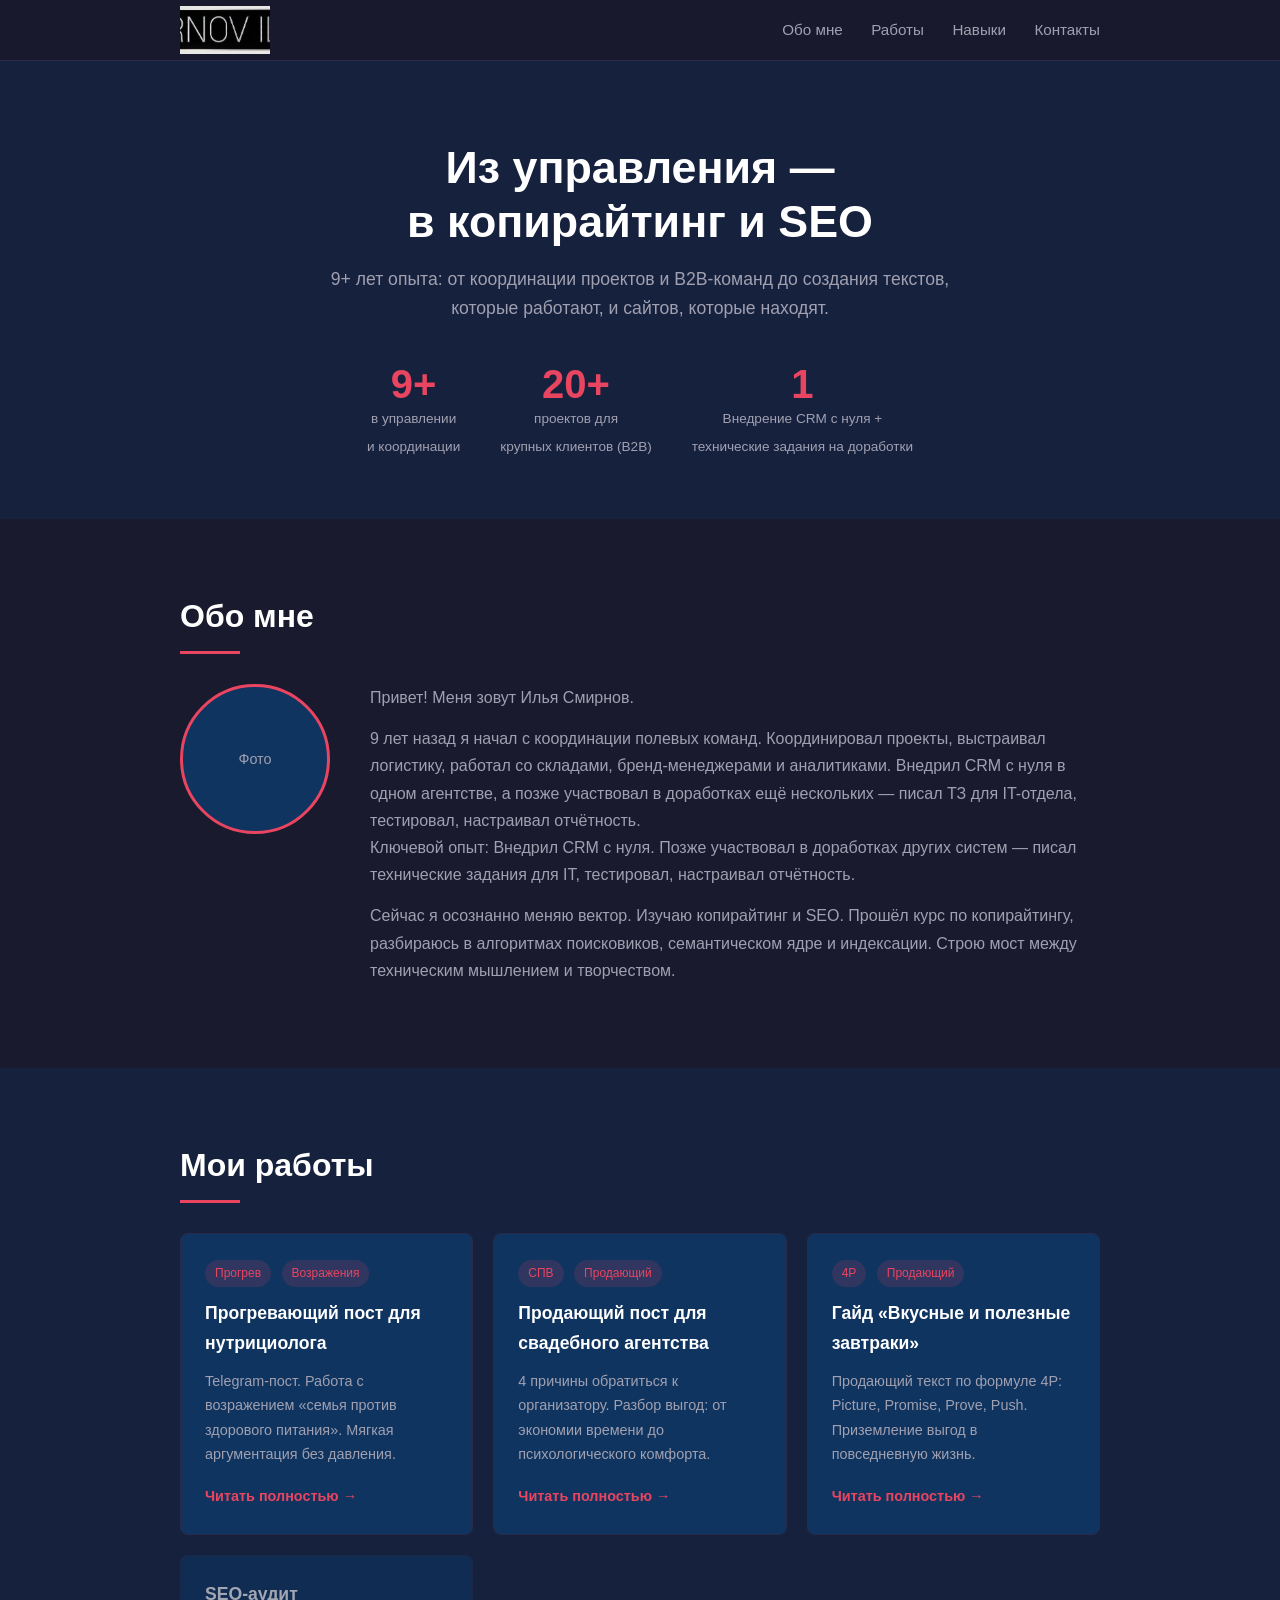
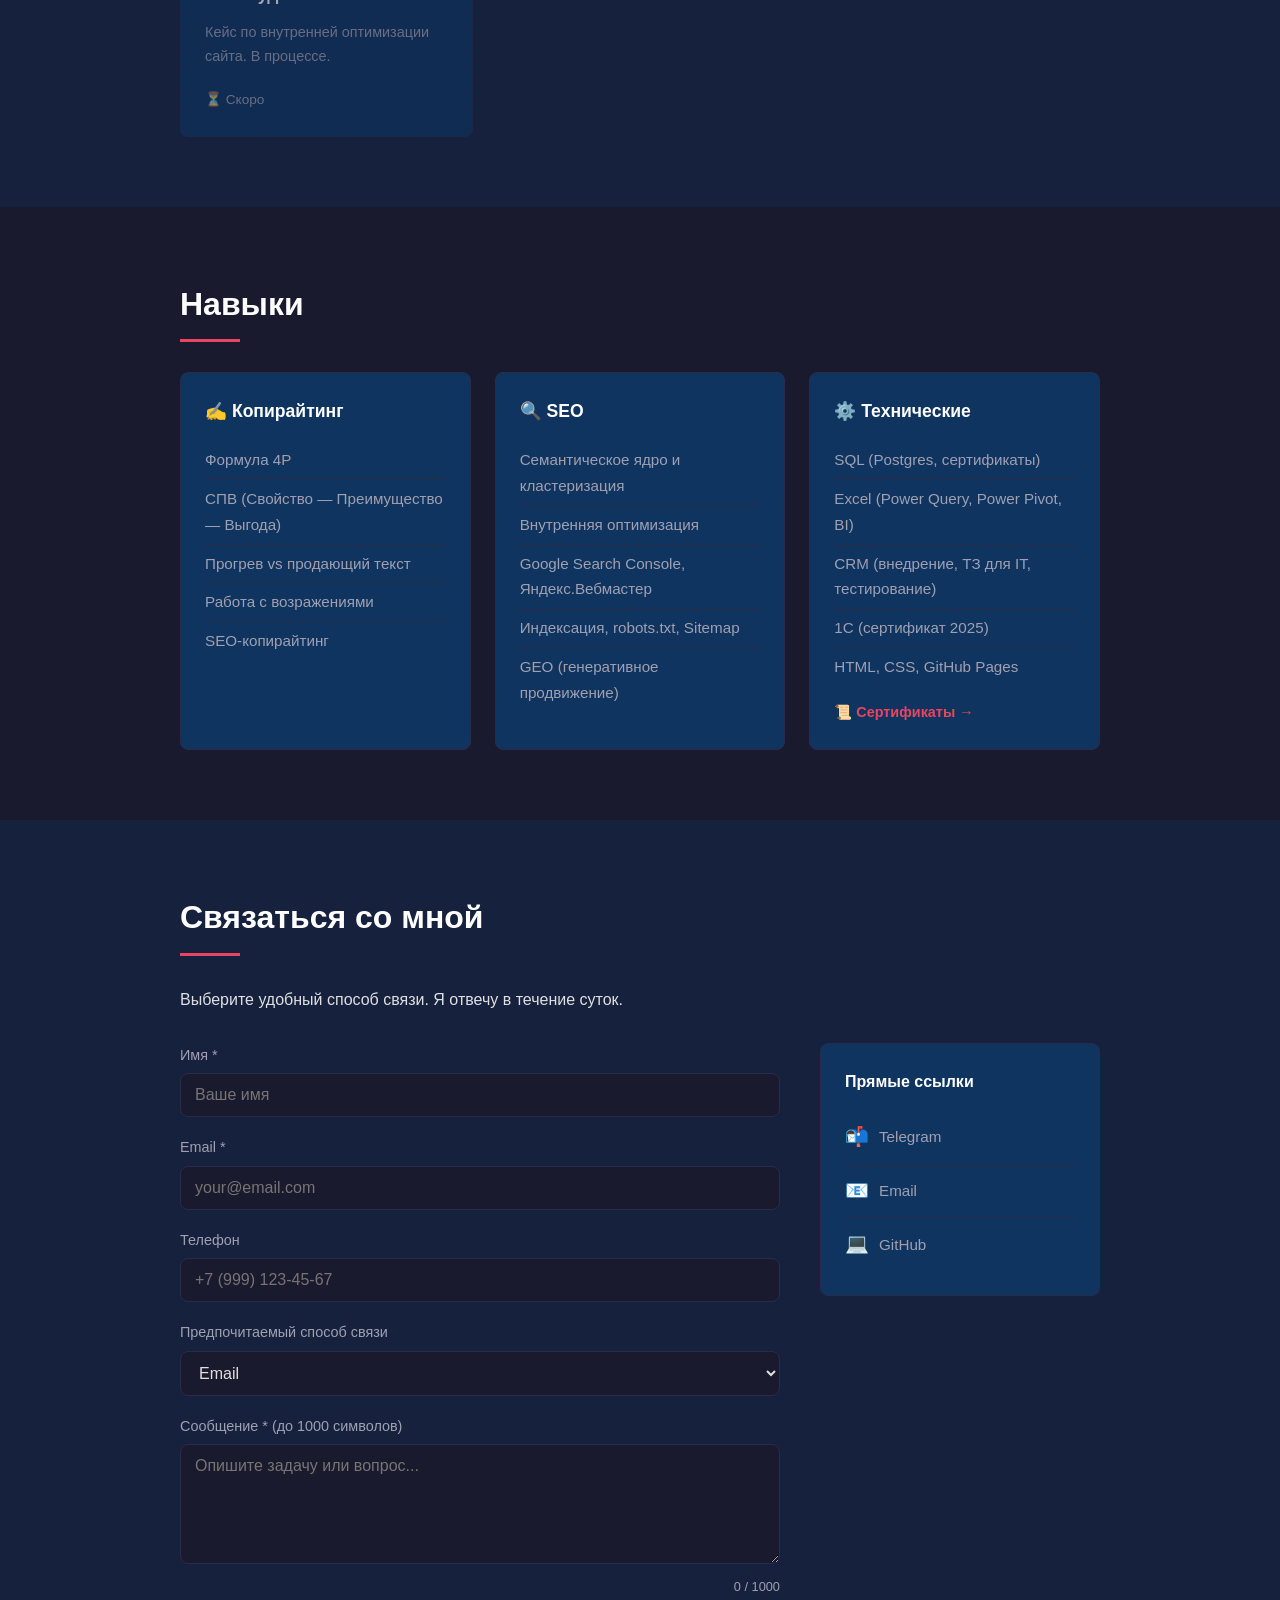
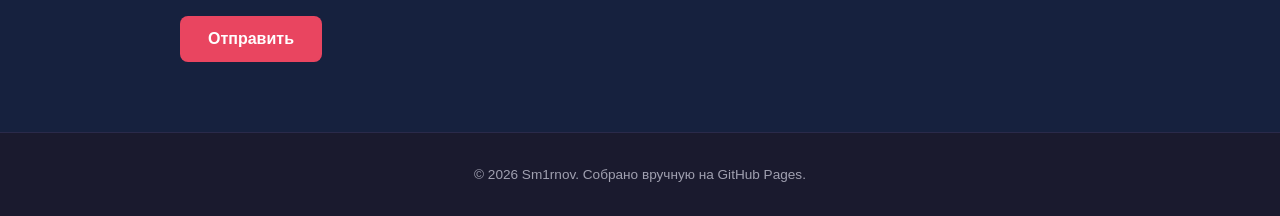
==== index.html @ 64711cfb "js scr form" ====
<!DOCTYPE html>
<html lang="ru">

<head>
    <meta charset="UTF-8">
    <meta name="viewport" content="width=device-width, initial-scale=1.0">
    <title>Sm1rnov — копирайтинг и SEO</title>
    <link rel="stylesheet" href="css/style.css">
</head>

<body>
    <!-- Шапка -->
    <header>
        <div class="container header-inner">
            <!-- Логотип: пока текст, потом заменишь на картинку -->
            <a href="#" class="logo">
                <img src="/Sm1rnov1.jpg" alt="Sm1rnov">

            </a>
            <nav>
                <a href=" #about">Обо мне</a>
                <a href="#works">Работы</a>
                <a href="#skills">Навыки</a>
                <a href="#contact">Контакты</a>
            </nav>
        </div>
    </header>

    <!-- Hero -->
    <section class="hero">
        <div class="container">
            <h1>Из управления —<br>в копирайтинг и SEO</h1>
            <p class="hero-sub"> 9+ лет опыта: от координации проектов и B2B-команд до создания
                текстов, которые
                работают, и сайтов, которые находят.</p>
            <div class="hero-stats">
                <div class="stat-item">
                    <span class="stat-number">9+</span>
                    <span class="stat-label">в управлении
                        <br> и координации</span>
                </div>
                <div class="stat-item">
                    <span class="stat-number">20+
                    </span>
                    <span class="stat-label">проектов для
                        <br> крупных клиентов (B2B)</span>
                </div>
                <!-- <div class="stat-item">
                    <span class="stat-number">1</span>
                    <span class="stat-label">внедрение CRM</span>
                </div> -->
                <div class="stat-item">
                    <span class="stat-number">1</span>
                    <span class="stat-label">Внедрение CRM с нуля +
                        <br> технические задания на доработки</span>
                </div>
            </div>
        </div>
    </section>

    <!-- Обо мне -->
    <section id="about">
        <div class="container">
            <h2>Обо мне</h2>
            <div class="about-content">
                <div class="about-photo">
                    <!-- ЗАМЕНИ НА СВОЁ ФОТО: <img src="img/photo.jpg" alt="Фото"> -->
                    <div class="photo-placeholder">Фото</div>
                </div>
                <div class="about-text">
                    <p>Привет! Меня зовут Илья Смирнов.</p>
                    <p>9 лет назад я начал с координации полевых команд. Координировал проекты, выстраивал логистику,
                        работал со складами, бренд-менеджерами и аналитиками. Внедрил CRM с нуля в одном агентстве, а
                        позже участвовал в доработках ещё нескольких — писал ТЗ для IT-отдела, тестировал, настраивал
                        отчётность.
                        <br>Ключевой опыт: Внедрил CRM с нуля. Позже участвовал в доработках других систем — писал
                        технические задания для IT, тестировал, настраивал отчётность.

                    </p>
                    <p>Сейчас я осознанно меняю вектор. Изучаю копирайтинг и SEO. Прошёл курс по копирайтингу,
                        разбираюсь в алгоритмах поисковиков, семантическом ядре и индексации. Строю мост между
                        техническим мышлением и творчеством.</p>
                </div>
            </div>
        </div>
    </section>

    <!-- Работы -->
    <section id="works">
        <div class="container">
            <h2>Мои работы</h2>
            <div class="works-grid">
                <article class="work-card">
                    <div class="work-tags">
                        <span class="tag">Прогрев</span>
                        <span class="tag">Возражения</span>
                    </div>
                    <h3>Прогревающий пост для нутрициолога</h3>
                    <p>Telegram-пост. Работа с возражением «семья против здорового питания». Мягкая аргументация без
                        давления.</p>
                    <a href="texts/nutriciolog.html" class="work-link">Читать полностью →</a>
                </article>
                <article class="work-card">
                    <div class="work-tags">
                        <span class="tag">СПВ</span>
                        <span class="tag">Продающий</span>
                    </div>
                    <h3>Продающий пост для свадебного агентства</h3>
                    <p>4 причины обратиться к организатору. Разбор выгод: от экономии времени до психологического
                        комфорта.</p>
                    <a href="texts/wedding.html" class="work-link">Читать полностью →</a>
                </article>
                <article class="work-card">
                    <div class="work-tags">
                        <span class="tag">4P</span>
                        <span class="tag">Продающий</span>
                    </div>
                    <h3>Гайд «Вкусные и полезные завтраки»</h3>
                    <p>Продающий текст по формуле 4P: Picture, Promise, Prove, Push. Приземление выгод в повседневную
                        жизнь.</p>
                    <a href="texts/breakfast.html" class="work-link">Читать полностью →</a>
                </article>
                <article class="work-card work-card--soon">
                    <h3>SEO-аудит</h3>
                    <p>Кейс по внутренней оптимизации сайта. В процессе.</p>
                    <span class="work-soon-badge">⏳ Скоро</span>
                </article>
            </div>
        </div>
    </section>

    <!-- Навыки -->
    <section id="skills">
        <div class="container">
            <h2>Навыки</h2>
            <div class="skills-grid">
                <div class="skill-category">
                    <h3>✍️ Копирайтинг</h3>
                    <ul>
                        <li>Формула 4P</li>
                        <li>СПВ (Свойство — Преимущество — Выгода)</li>
                        <li>Прогрев vs продающий текст</li>
                        <li>Работа с возражениями</li>
                        <li>SEO-копирайтинг</li>
                    </ul>
                </div>
                <div class="skill-category">
                    <h3>🔍 SEO</h3>
                    <ul>
                        <li>Семантическое ядро и кластеризация</li>
                        <li>Внутренняя оптимизация</li>
                        <li>Google Search Console, Яндекс.Вебмастер</li>
                        <li>Индексация, robots.txt, Sitemap</li>
                        <li>GEO (генеративное продвижение)</li>
                    </ul>
                </div>
                <div class="skill-category">
                    <h3>⚙️ Технические</h3>
                    <ul>
                        <li>SQL (Postgres, сертификаты)</li>
                        <li>Excel (Power Query, Power Pivot, BI)</li>
                        <li>CRM (внедрение, ТЗ для IT, тестирование)</li>
                        <li>1С (сертификат 2025)</li>
                        <li>HTML, CSS, GitHub Pages</li>
                    </ul>
                    <a href="certificates.html" class="cert-link">📜 Сертификаты →</a>
                </div>
            </div>
        </div>
    </section>

    <!-- Контакты -->
    <section id="contact">
        <div class="container">
            <h2>Связаться со мной</h2>
            <p>Выберите удобный способ связи. Я отвечу в течение суток.</p>
            <div class="contact-wrapper">
                <form class="contact-form" action="https://formspree.io/f/mojbnjqo" method="POST">
                    <input type="hidden" name="_next" value="https://git-smir-work.github.io/thanks.html">
                    <div class="form-group">
                        <label for="name">Имя *</label>
                        <input type="text" id="name" name="name" placeholder="Ваше имя" required>
                    </div>
                    <div class="form-group">
                        <label for="email">Email *</label>
                        <input type="email" id="email" name="email" placeholder="your@email.com" required>
                    </div>
                    <div class="form-group">
                        <label for="phone">Телефон</label>
                        <input type="tel" id="phone" name="phone" placeholder="+7 (999) 123-45-67">
                    </div>
                    <div class="form-group">
                        <label for="channel">Предпочитаемый способ связи</label>
                        <select id="channel" name="channel">
                            <option value="email">Email</option>
                            <option value="telegram">Telegram</option>
                            <option value="phone">Телефон</option>
                        </select>
                    </div>
                    <div class="form-group">
                        <label for="message">Сообщение * (до 1000 символов)</label>
                        <textarea id="message" name="message" placeholder="Опишите задачу или вопрос..."
                            maxlength="1000" required></textarea>
                        <span class="char-counter">0 / 1000</span>
                    </div>
                    <button type="submit" class="btn-submit">Отправить</button>
                </form>
                <div class="contact-links">
                    <h3>Прямые ссылки</h3>
                    <a href="https://t.me/Ilsmir13" target="_blank" class="contact-link-item">
                        <span class="contact-icon">📬</span> Telegram
                    </a>
                    <a href="mailto:ilyasmirn0v@mail.ru" class="contact-link-item">
                        <span class="contact-icon">📧</span> Email
                    </a>
                    <a href="https://github.com/Git-Smir-Work" target="_blank" class="contact-link-item">
                        <span class="contact-icon">💻</span> GitHub
                    </a>
                </div>
            </div>
        </div>
    </section>

    <!-- Подвал -->
    <footer>
        <div class="container">
            <p>© 2026 Sm1rnov. Собрано вручную на GitHub Pages.</p>
        </div>
    </footer>
    <!-- Скрипт для отправки формы без перезагрузки -->
    <script>
        const form = document.querySelector('.contact-form');
        const submitBtn = form.querySelector('.btn-submit');

        form.addEventListener('submit', async (e) => {
            e.preventDefault();
            submitBtn.textContent = 'Отправка...';
            submitBtn.disabled = true;

            const response = await fetch(form.action, {
                method: 'POST',
                body: new FormData(form),
                headers: { 'Accept': 'application/json' }
            });

            if (response.ok) {
                submitBtn.textContent = 'Отправлено!';
                submitBtn.style.background = '#27ae60';
                form.reset();
                setTimeout(() => {
                    submitBtn.textContent = 'Отправить';
                    submitBtn.style.background = '';
                    submitBtn.disabled = false;
                }, 3000);
            } else {
                submitBtn.textContent = 'Ошибка. Попробуйте позже.';
                submitBtn.style.background = '#c0392b';
                submitBtn.disabled = false;
            }
        });
    </script>
</body>

</html>
---- css/style.css ----
/* ===== Базовые настройки ===== */
* {
    margin: 0;
    padding: 0;
    box-sizing: border-box;
}

:root {
    --bg: #1a1a2e;
    --bg-light: #16213e;
    --bg-card: #0f3460;
    --text: #e0e0e0;
    --text-muted: #a0a0b0;
    --accent: #e94560;
    --accent-hover: #ff6b81;
    --border: #2a2a4a;
    --radius: 8px;
    --max-width: 960px;
}

body {
    font-family: 'Segoe UI', Arial, sans-serif;
    background-color: var(--bg);
    color: var(--text);
    line-height: 1.7;
}

.container {
    max-width: var(--max-width);
    margin: 0 auto;
    padding: 0 20px;
}

h1,
h2,
h3 {
    color: #fff;
}

h2 {
    font-size: 2rem;
    margin-bottom: 30px;
    position: relative;
    display: inline-block;
}

h2::after {
    content: '';
    display: block;
    width: 60px;
    height: 3px;
    background: var(--accent);
    margin-top: 8px;
}

a {
    color: var(--accent);
    text-decoration: none;
    transition: color 0.2s;
}

a:hover {
    color: var(--accent-hover);
}

/* ===== Шапка ===== */
header {
    background: rgba(26, 26, 46, 0.95);
    backdrop-filter: blur(10px);
    position: sticky;
    top: 0;
    z-index: 100;
    border-bottom: 1px solid var(--border);
}

.header-inner {
    display: flex;
    justify-content: space-between;
    align-items: center;
    height: 60px;
}

/* .logo {
    font-size: 1.5rem;
    font-weight: 700;
    color: #fff !important;
    letter-spacing: 1px;
} */

.logo img {
    width: 90px;
    height: 48px;
    object-fit: cover;
    display: block;
}

nav a {
    color: var(--text-muted) !important;
    margin-left: 24px;
    font-size: 0.95rem;
}

nav a:hover {
    color: #fff !important;
}

/* ===== Hero ===== */
.hero {
    padding: 80px 0 60px;
    text-align: center;
    background: linear-gradient(135deg, var(--bg) 0%, var(--bg-light) 100%);
}

.hero h1 {
    font-size: 2.8rem;
    line-height: 1.2;
    margin-bottom: 16px;
}

.hero-sub {
    color: var(--text-muted);
    max-width: 650px;
    margin: 0 auto 40px;
    font-size: 1.1rem;
}

.hero-stats {
    display: flex;
    justify-content: center;
    gap: 40px;
    flex-wrap: wrap;
}

.stat-item {
    text-align: center;
}

.stat-number {
    display: block;
    font-size: 2.5rem;
    font-weight: 700;
    color: var(--accent);
    line-height: 1;
}

.stat-label {
    font-size: 0.85rem;
    color: var(--text-muted);
}

/* ===== Общие секции ===== */
section {
    padding: 70px 0;
}

section:nth-child(even) {
    background: var(--bg-light);
}

/* ===== Обо мне ===== */
.about-content {
    display: flex;
    gap: 40px;
    align-items: flex-start;
}

.about-photo {
    flex-shrink: 0;
}

.photo-placeholder {
    width: 150px;
    height: 150px;
    border-radius: 50%;
    border: 3px solid var(--accent);
    display: flex;
    align-items: center;
    justify-content: center;
    color: var(--text-muted);
    font-size: 0.9rem;
    background: var(--bg-card);
}

.about-text p {
    margin-bottom: 14px;
    color: var(--text-muted);
}

/* ===== Работы ===== */
.works-grid {
    display: grid;
    grid-template-columns: repeat(auto-fill, minmax(280px, 1fr));
    gap: 20px;
}

.work-card {
    background: var(--bg-card);
    border-radius: var(--radius);
    padding: 24px;
    border: 1px solid var(--border);
    transition: transform 0.2s, border-color 0.2s;
}

.work-card:hover {
    transform: translateY(-4px);
    border-color: var(--accent);
}

.work-tags {
    margin-bottom: 12px;
}

.tag {
    display: inline-block;
    background: rgba(233, 69, 96, 0.15);
    color: var(--accent);
    font-size: 0.75rem;
    padding: 3px 10px;
    border-radius: 20px;
    margin-right: 6px;
}

.work-card h3 {
    margin-bottom: 10px;
    font-size: 1.1rem;
}

.work-card p {
    color: var(--text-muted);
    font-size: 0.9rem;
    margin-bottom: 16px;
}

.work-link {
    font-weight: 600;
    font-size: 0.9rem;
}

.work-card--soon {
    opacity: 0.6;
    border-style: dashed;
}

.work-soon-badge {
    color: var(--text-muted);
    font-size: 0.85rem;
}

/* ===== Навыки ===== */
.skills-grid {
    display: grid;
    grid-template-columns: repeat(auto-fill, minmax(260px, 1fr));
    gap: 24px;
}

.skill-category {
    background: var(--bg-card);
    border-radius: var(--radius);
    padding: 24px;
    border: 1px solid var(--border);
}

.skill-category h3 {
    margin-bottom: 14px;
    font-size: 1.1rem;
}

.skill-category ul {
    list-style: none;
}

.skill-category li {
    padding: 6px 0;
    color: var(--text-muted);
    font-size: 0.95rem;
    border-bottom: 1px solid var(--border);
}

.skill-category li:last-child {
    border-bottom: none;
}

.cert-link {
    display: inline-block;
    margin-top: 14px;
    font-weight: 600;
    font-size: 0.9rem;
}

/* ===== Контакты ===== */
.contact-wrapper {
    display: grid;
    grid-template-columns: 1fr 280px;
    gap: 40px;
    margin-top: 30px;
}

.contact-form {
    display: flex;
    flex-direction: column;
    gap: 18px;
}

.form-group label {
    display: block;
    margin-bottom: 6px;
    font-size: 0.9rem;
    color: var(--text-muted);
}

.form-group input,
.form-group select,
.form-group textarea {
    width: 100%;
    padding: 12px 14px;
    background: var(--bg);
    border: 1px solid var(--border);
    border-radius: var(--radius);
    color: var(--text);
    font-size: 1rem;
    font-family: inherit;
    transition: border-color 0.2s;
}

.form-group input:focus,
.form-group select:focus,
.form-group textarea:focus {
    outline: none;
    border-color: var(--accent);
}

.form-group textarea {
    min-height: 120px;
    resize: vertical;
}

.char-counter {
    font-size: 0.8rem;
    color: var(--text-muted);
    text-align: right;
    display: block;
    margin-top: 4px;
}

.btn-submit {
    background: var(--accent);
    color: #fff;
    border: none;
    padding: 14px 28px;
    border-radius: var(--radius);
    font-size: 1rem;
    font-weight: 600;
    cursor: pointer;
    transition: background 0.2s;
    align-self: flex-start;
}

.btn-submit:hover {
    background: var(--accent-hover);
}

.contact-links {
    background: var(--bg-card);
    border-radius: var(--radius);
    padding: 24px;
    border: 1px solid var(--border);
    height: fit-content;
}

.contact-links h3 {
    margin-bottom: 16px;
    font-size: 1rem;
}

.contact-link-item {
    display: flex;
    align-items: center;
    gap: 10px;
    padding: 10px 0;
    color: var(--text-muted) !important;
    border-bottom: 1px solid var(--border);
    font-size: 0.95rem;
}

.contact-link-item:hover {
    color: #fff !important;
}

.contact-link-item:last-child {
    border-bottom: none;
}

.contact-icon {
    font-size: 1.2rem;
}

/* ===== Подвал ===== */
footer {
    text-align: center;
    padding: 30px 0;
    color: var(--text-muted);
    font-size: 0.85rem;
    border-top: 1px solid var(--border);
}

/* ===== Адаптив ===== */
@media (max-width: 768px) {
    .hero h1 {
        font-size: 2rem;
    }

    .hero-stats {
        gap: 20px;
    }

    .stat-number {
        font-size: 1.8rem;
    }

    .about-content {
        flex-direction: column;
        align-items: center;
        text-align: center;
    }

    .contact-wrapper {
        grid-template-columns: 1fr;
    }

    nav a {
        margin-left: 12px;
        font-size: 0.85rem;
    }
}
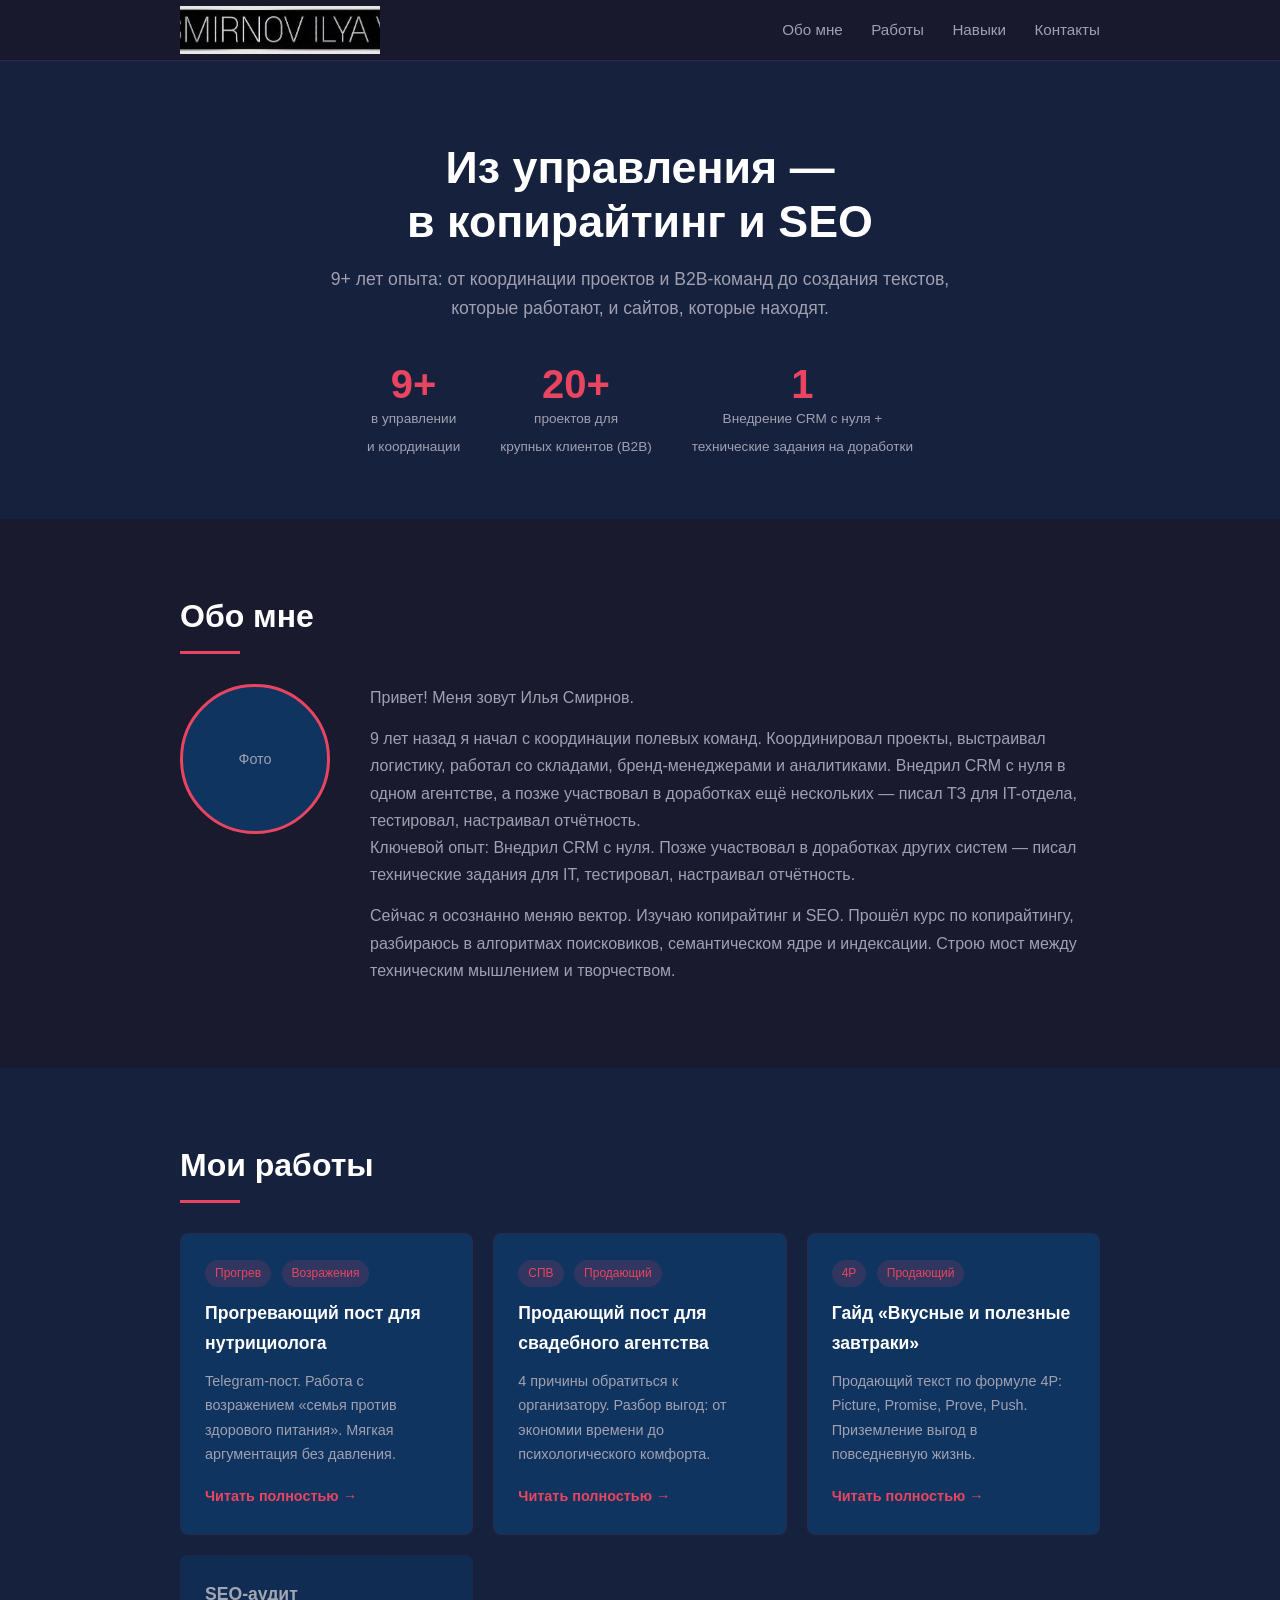
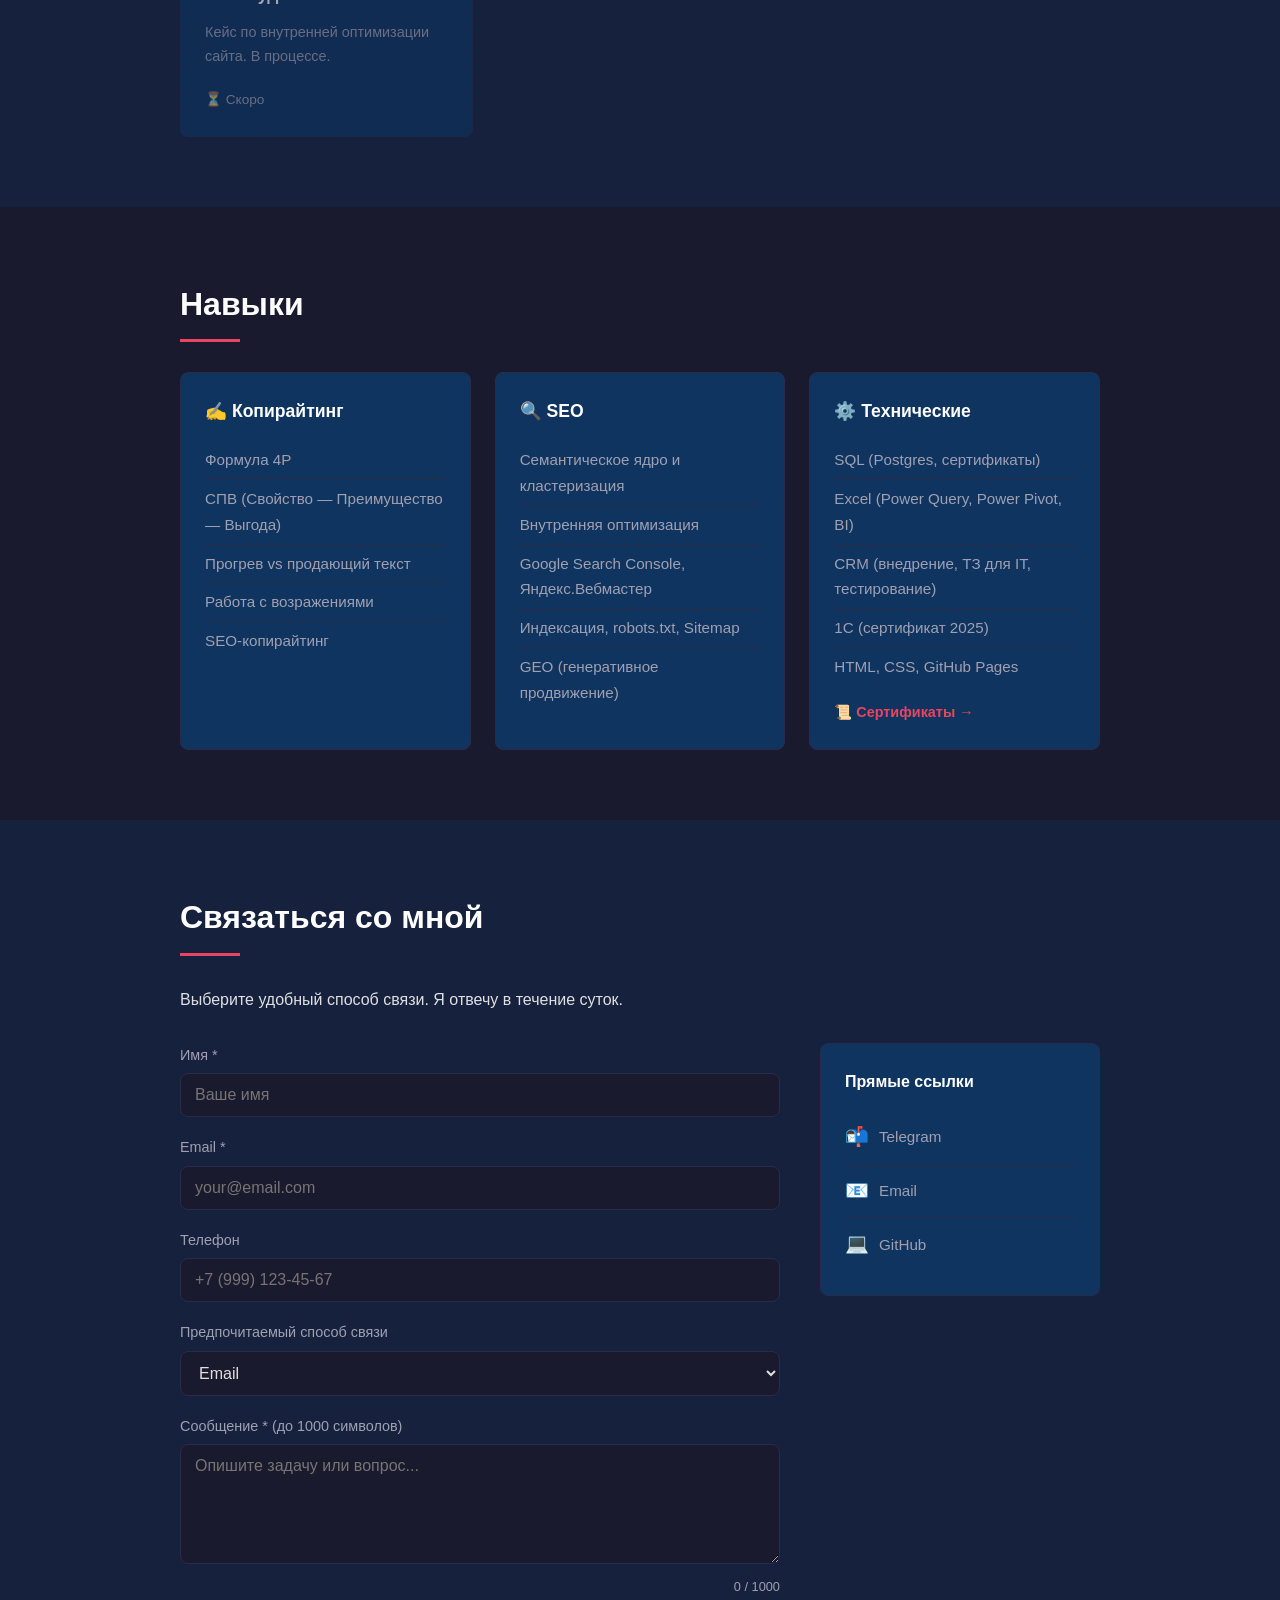
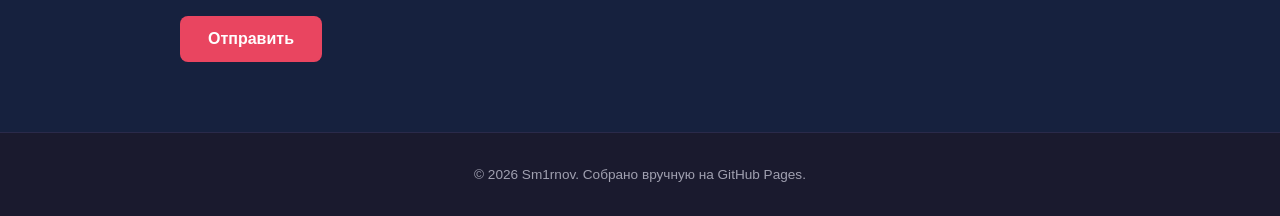
==== commit 6a80576e: "mail" ====
--- a/index.html
+++ b/index.html
@@ -210,7 +210,7 @@
                     <a href="https://t.me/Ilsmir13" target="_blank" class="contact-link-item">
                         <span class="contact-icon">📬</span> Telegram
                     </a>
-                    <a href="mailto:ilyasmirn0v@mail.ru" class="contact-link-item">
+                    <a href="mailto:sm13rnov@yandex.ru" class="contact-link-item">
                         <span class="contact-icon">📧</span> Email
                     </a>
                     <a href="https://github.com/Git-Smir-Work" target="_blank" class="contact-link-item">
--- a/css/style.css
+++ b/css/style.css
@@ -88,7 +88,7 @@
 } */
 
 .logo img {
-    width: 90px;
+    width: 200px;
     height: 48px;
     object-fit: cover;
     display: block;
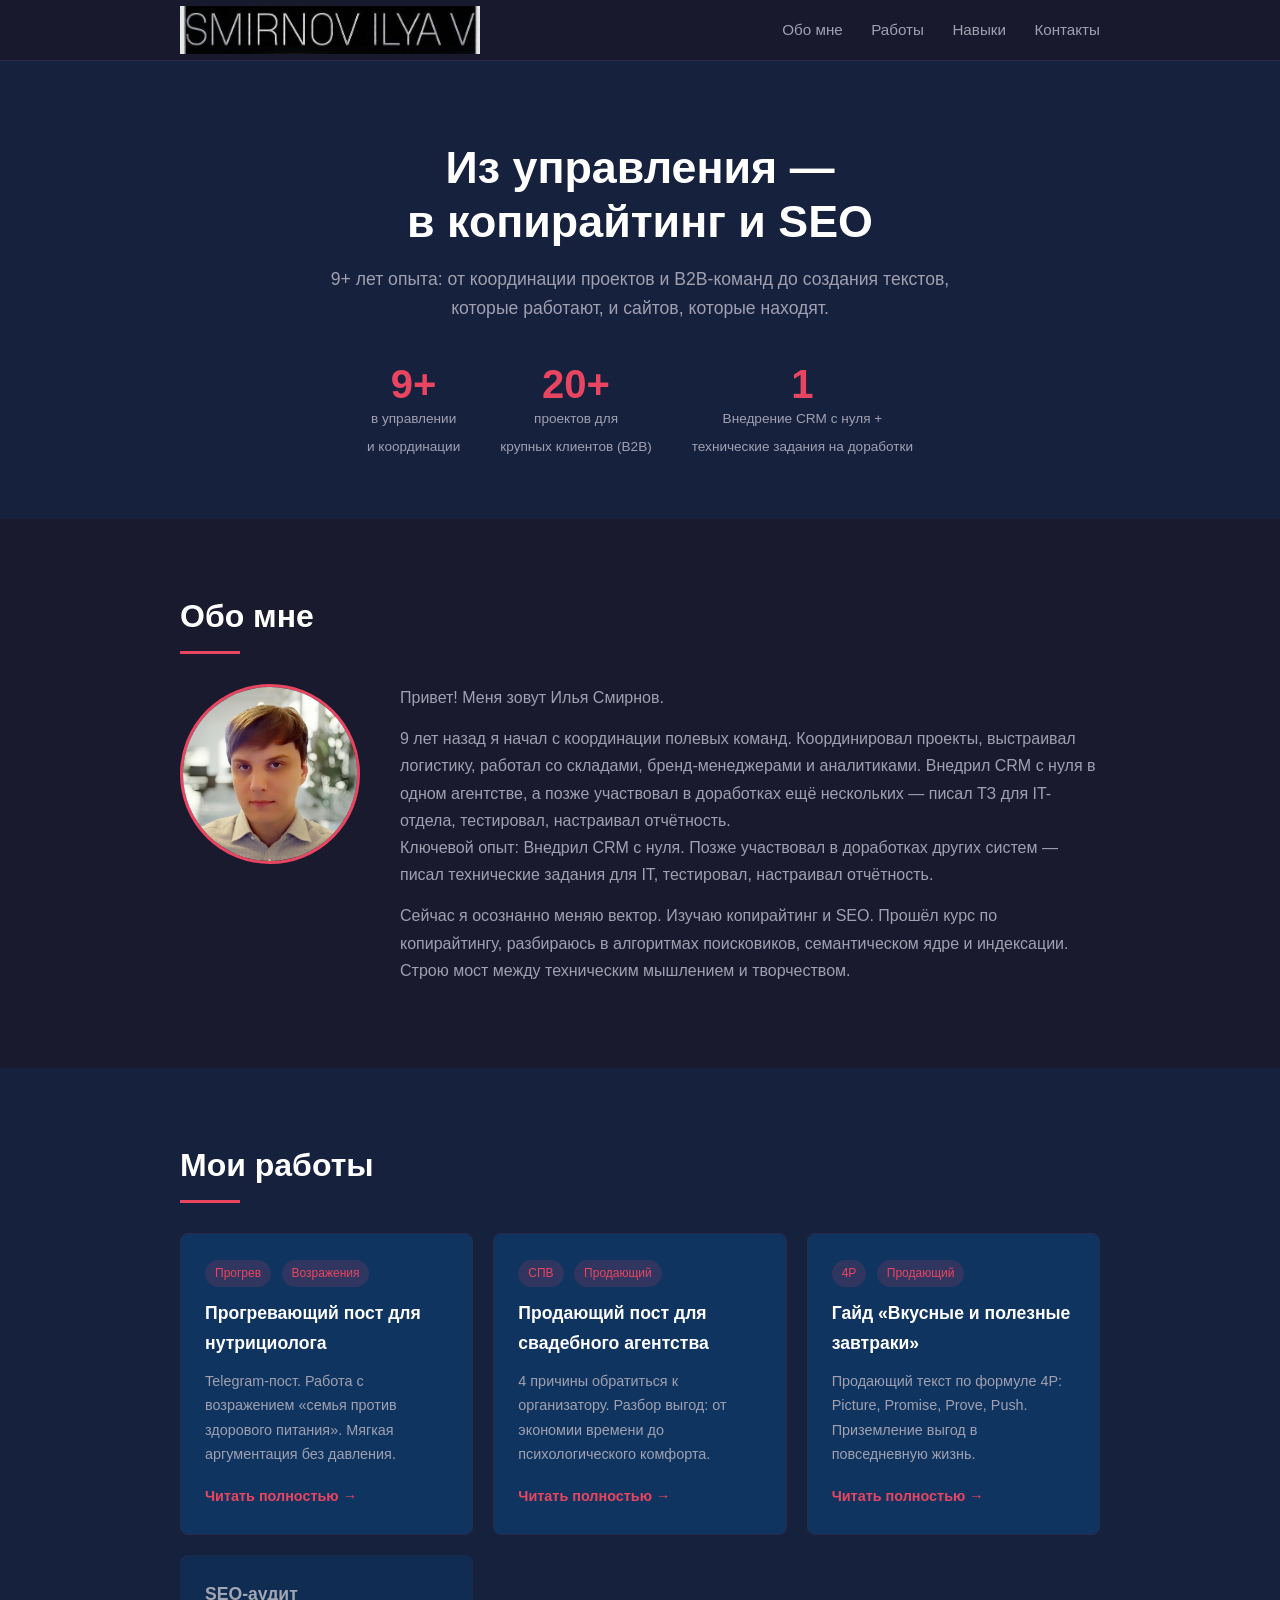
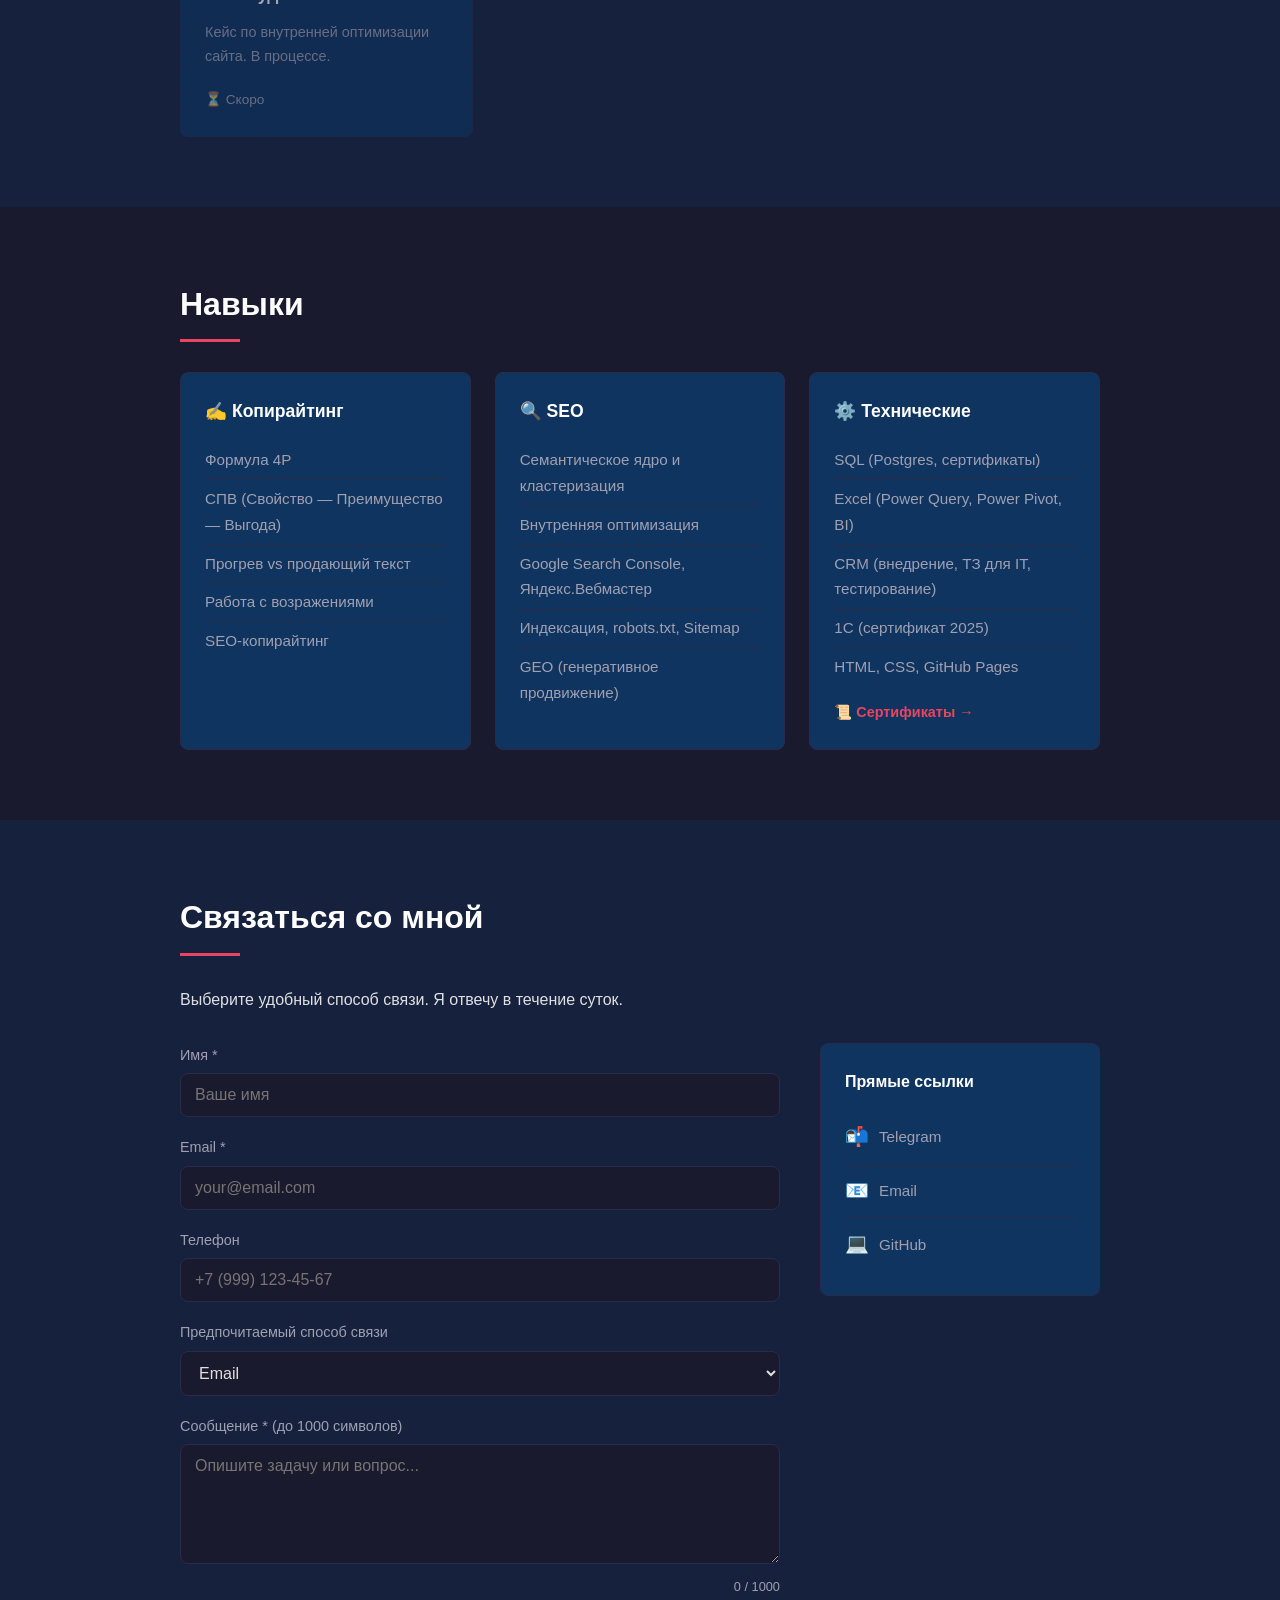
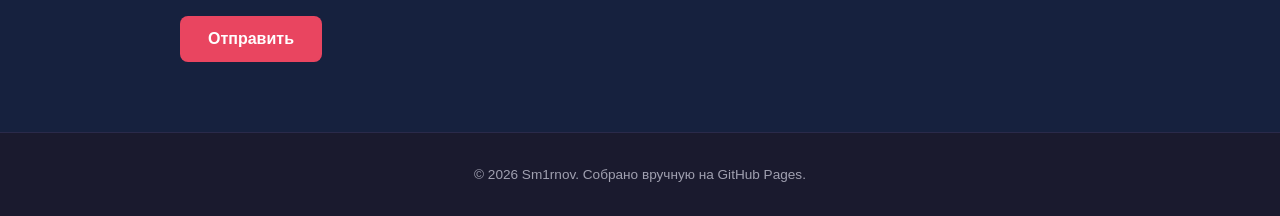
==== commit 2b7f6957: "avatar" ====
--- a/index.html
+++ b/index.html
@@ -65,7 +65,9 @@
             <div class="about-content">
                 <div class="about-photo">
                     <!-- ЗАМЕНИ НА СВОЁ ФОТО: <img src="img/photo.jpg" alt="Фото"> -->
-                    <div class="photo-placeholder">Фото</div>
+                    <div class="about-photo">
+                        <img src="avatar.jpg" alt="Илья Смирнов" class="about-img">
+                    </div>
                 </div>
                 <div class="about-text">
                     <p>Привет! Меня зовут Илья Смирнов.</p>
--- a/css/style.css
+++ b/css/style.css
@@ -88,7 +88,7 @@
 } */
 
 .logo img {
-    width: 200px;
+    width: 300px;
     height: 48px;
     object-fit: cover;
     display: block;
@@ -164,11 +164,12 @@
     align-items: flex-start;
 }
 
+/* Фото в разделе "Обо мне" */
 .about-photo {
     flex-shrink: 0;
 }
 
-.photo-placeholder {
+/* .photo-placeholder {
     width: 150px;
     height: 150px;
     border-radius: 50%;
@@ -179,6 +180,15 @@
     color: var(--text-muted);
     font-size: 0.9rem;
     background: var(--bg-card);
+} */
+
+.about-img {
+    width: 180px;
+    height: 180px;
+    border-radius: 50%;
+    object-fit: cover;
+    border: 3px solid var(--accent);
+    display: block;
 }
 
 .about-text p {
@@ -431,4 +441,79 @@
         margin-left: 12px;
         font-size: 0.85rem;
     }
+}
+
+/* ===== Страницы работ ===== */
+.work-detail {
+    padding: 60px 0;
+}
+
+.work-detail h1 {
+    font-size: 1.8rem;
+    margin: 16px 0 30px;
+    line-height: 1.3;
+}
+
+.brief {
+    background: var(--bg-card);
+    border: 1px solid var(--border);
+    border-radius: var(--radius);
+    padding: 24px;
+    margin-bottom: 30px;
+}
+
+.brief h2 {
+    font-size: 1.2rem;
+    margin-bottom: 14px;
+}
+
+.brief ul {
+    list-style: none;
+    padding: 0;
+}
+
+.brief li {
+    padding: 6px 0;
+    color: var(--text-muted);
+    font-size: 0.95rem;
+    border-bottom: 1px solid var(--border);
+}
+
+.brief li:last-child {
+    border-bottom: none;
+}
+
+.work-result h2 {
+    font-size: 1.2rem;
+    margin: 30px 0 20px;
+}
+
+.work-result h3 {
+    font-size: 1.05rem;
+    margin: 24px 0 10px;
+    color: #fff;
+}
+
+.work-result p {
+    margin-bottom: 14px;
+    color: var(--text-muted);
+    line-height: 1.8;
+}
+
+.work-result ul {
+    margin-bottom: 16px;
+    padding-left: 20px;
+}
+
+.work-result li {
+    color: var(--text-muted);
+    margin-bottom: 8px;
+    line-height: 1.7;
+}
+
+.back-link {
+    display: inline-block;
+    margin-top: 30px;
+    font-weight: 600;
+    font-size: 1rem;
 }
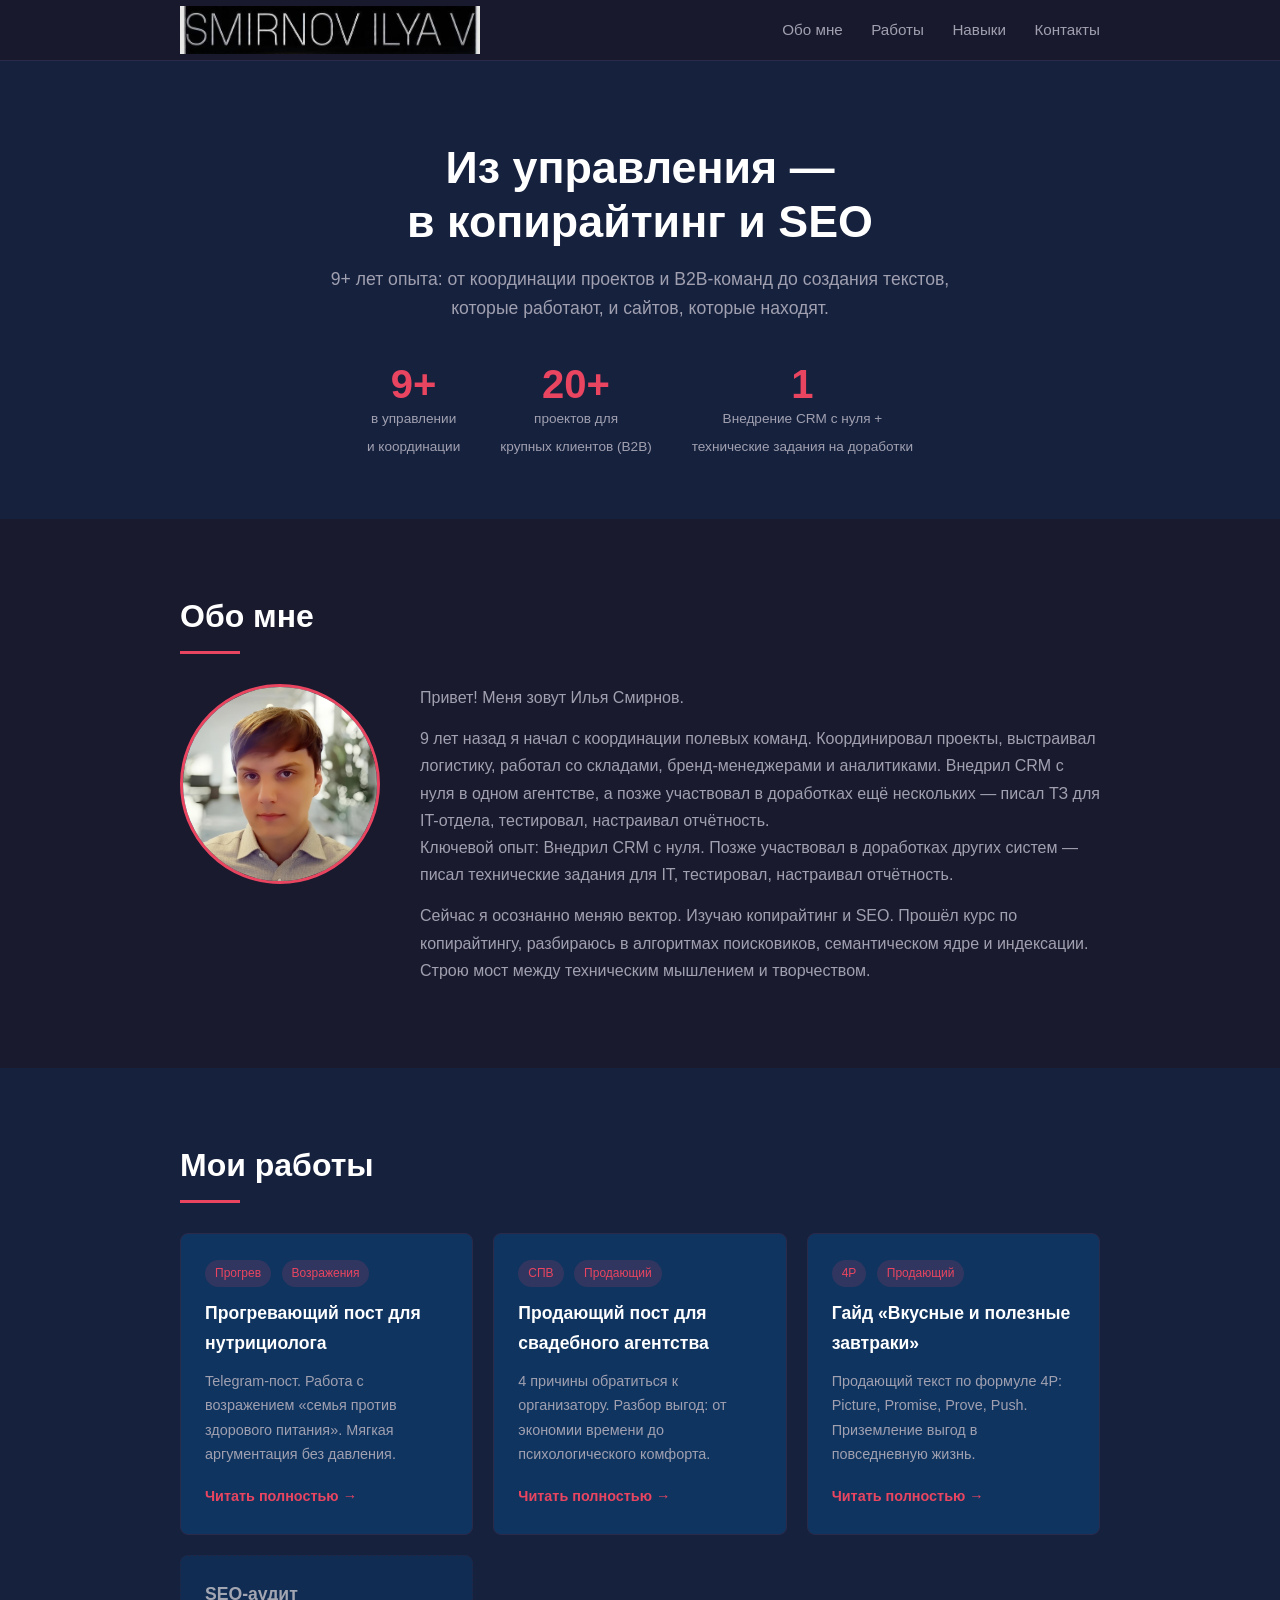
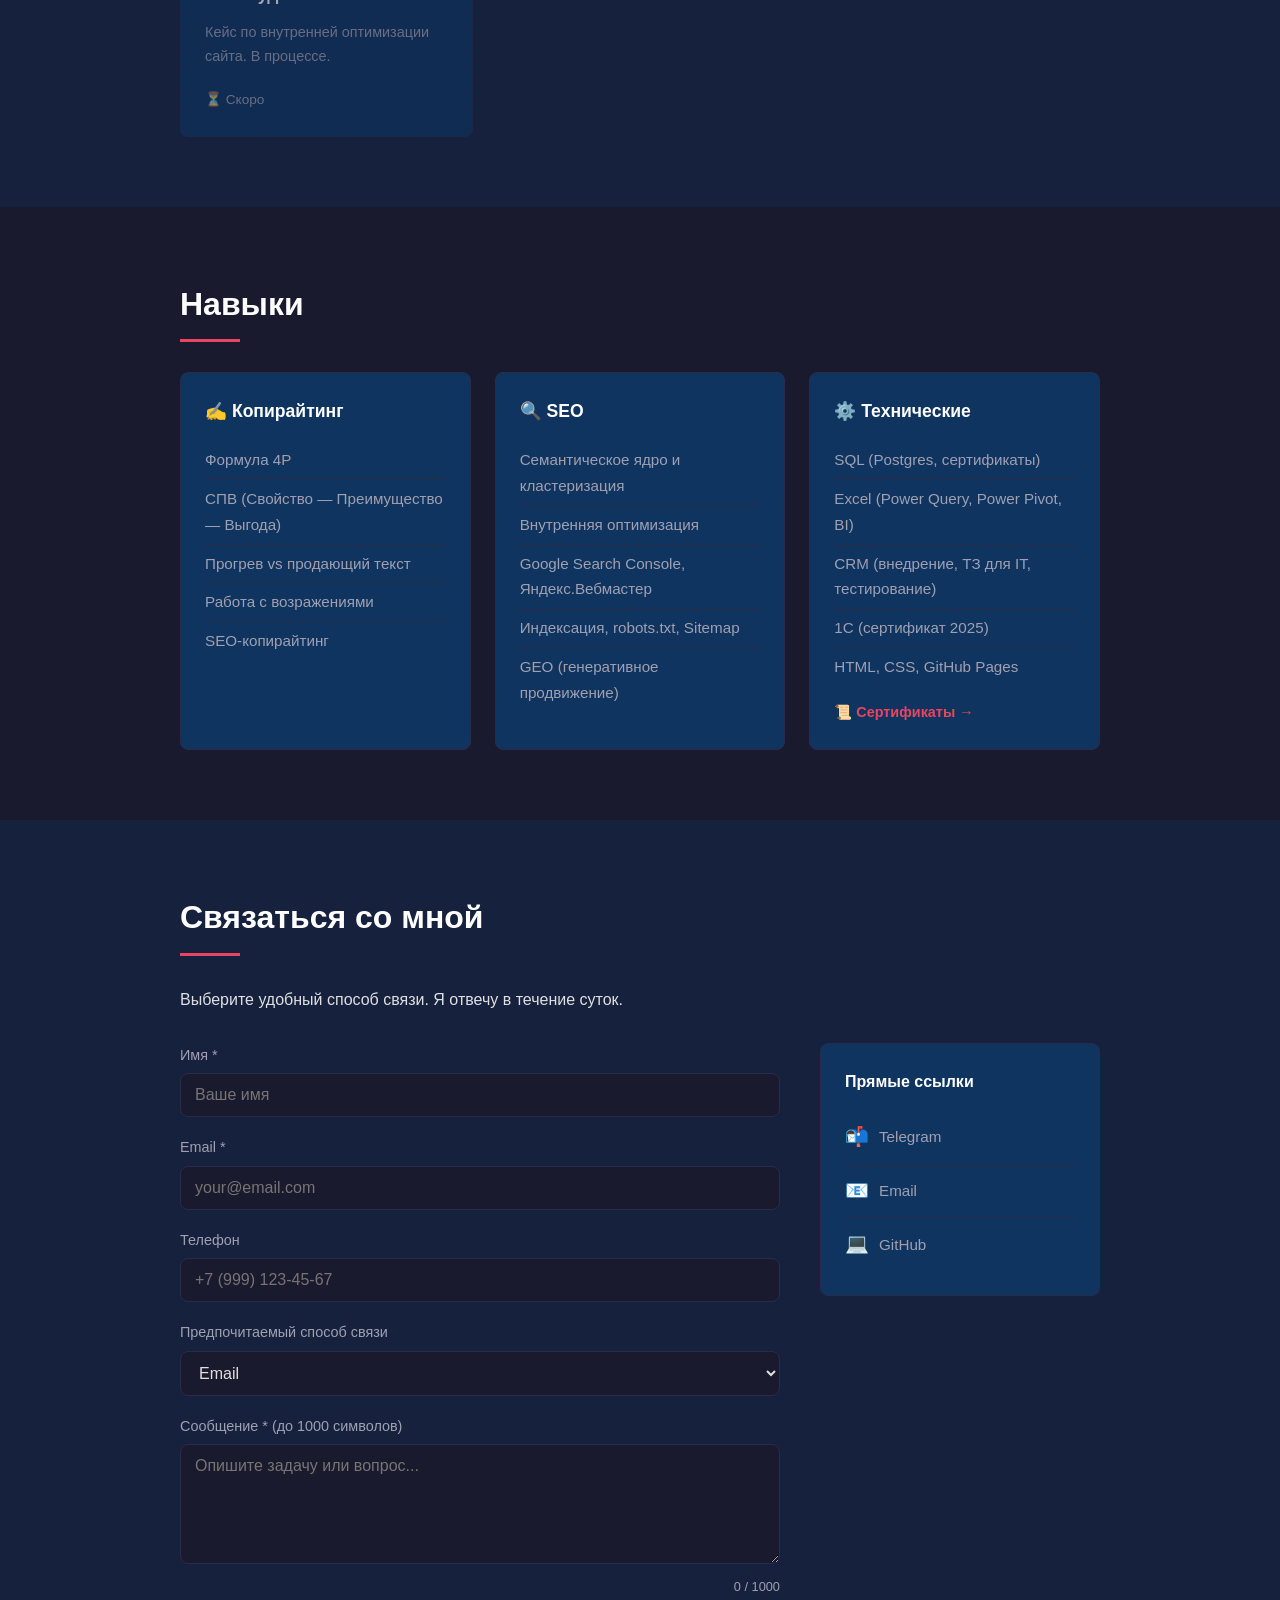
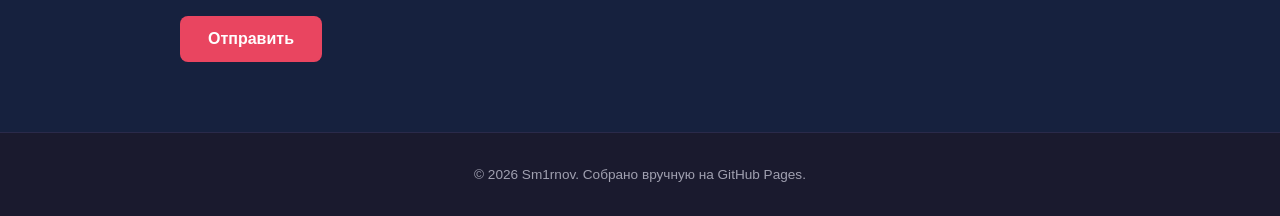
==== commit 3068529e: "avatar_upd" ====
--- a/index.html
+++ b/index.html
@@ -64,10 +64,9 @@
             <h2>Обо мне</h2>
             <div class="about-content">
                 <div class="about-photo">
-                    <!-- ЗАМЕНИ НА СВОЁ ФОТО: <img src="img/photo.jpg" alt="Фото"> -->
-                    <div class="about-photo">
+                    <a href="avatar.jpg" target="_blank">
                         <img src="avatar.jpg" alt="Илья Смирнов" class="about-img">
-                    </div>
+                    </a>
                 </div>
                 <div class="about-text">
                     <p>Привет! Меня зовут Илья Смирнов.</p>
--- a/css/style.css
+++ b/css/style.css
@@ -183,12 +183,17 @@
 } */
 
 .about-img {
-    width: 180px;
-    height: 180px;
+    width: 200px;
+    height: 200px;
     border-radius: 50%;
     object-fit: cover;
     border: 3px solid var(--accent);
     display: block;
+    transition: opacity 0.2s;
+}
+
+.about-img:hover {
+    opacity: 0.85;
 }
 
 .about-text p {
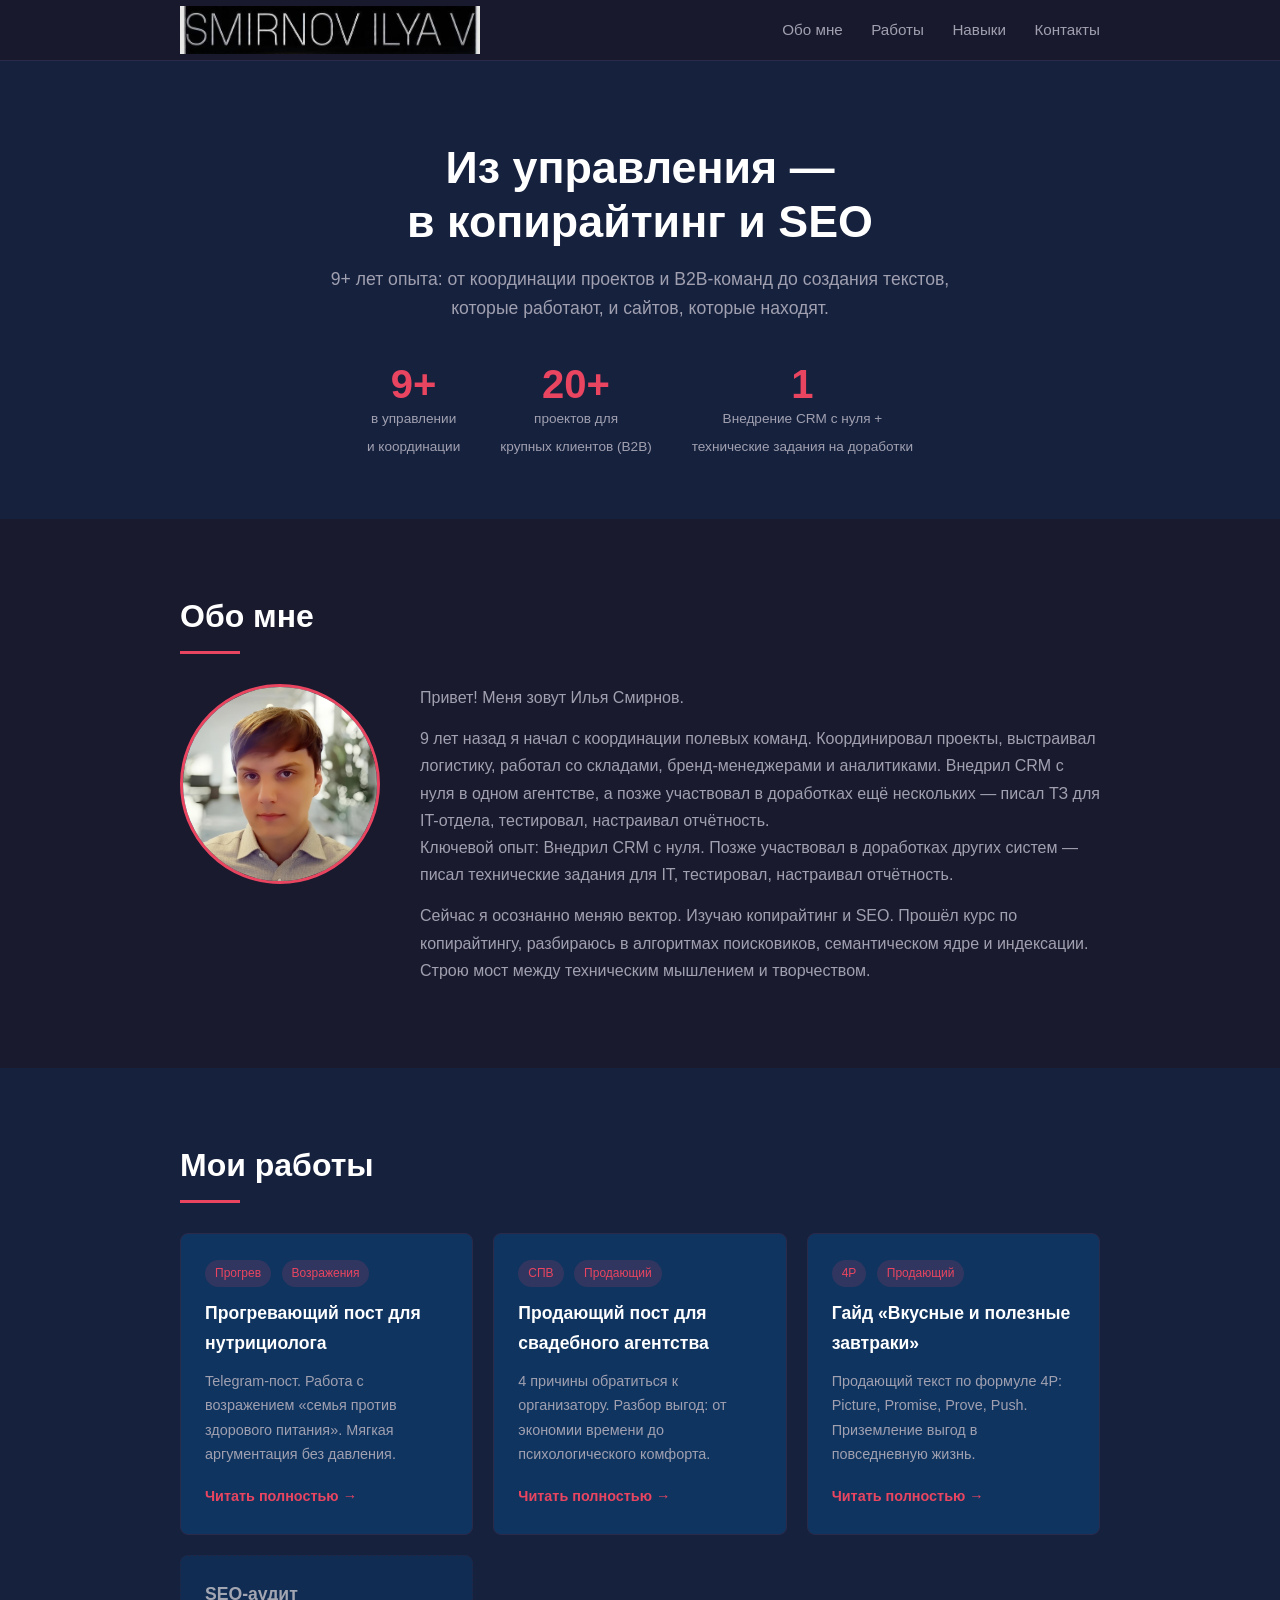
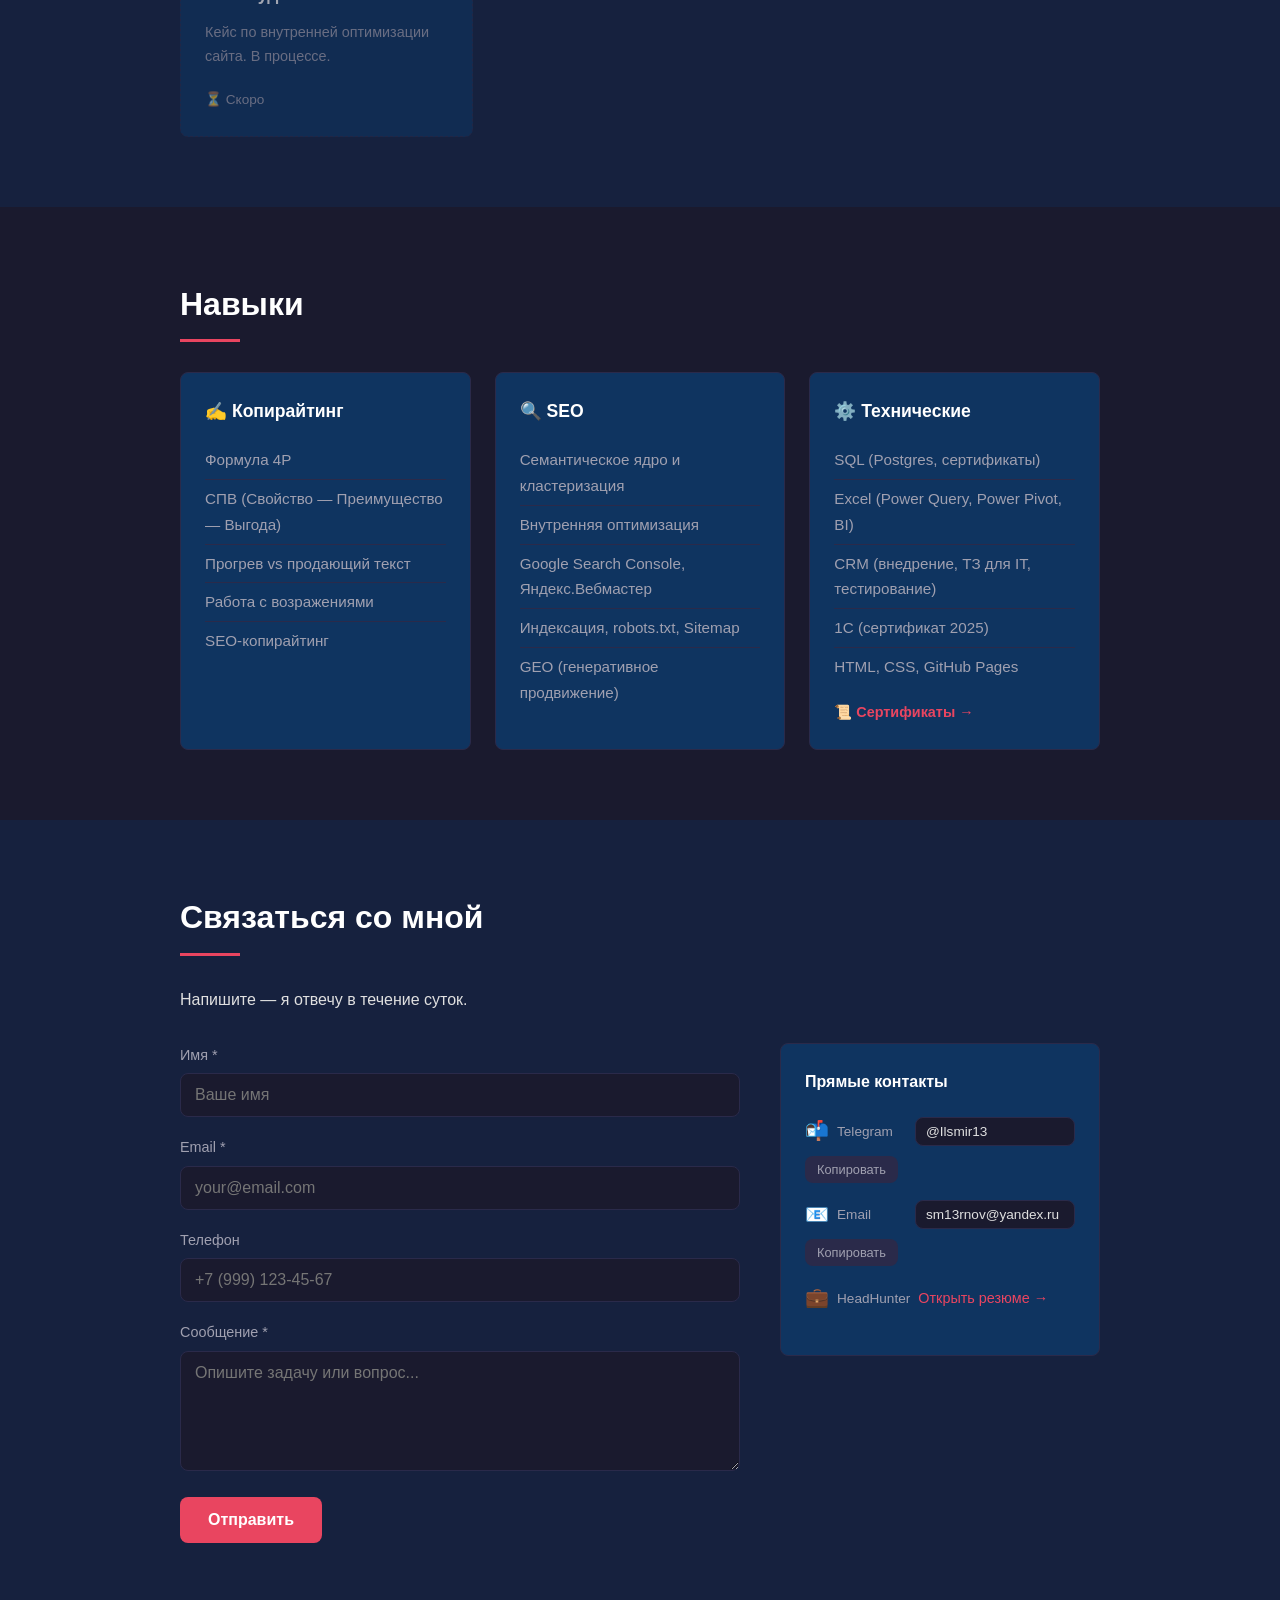
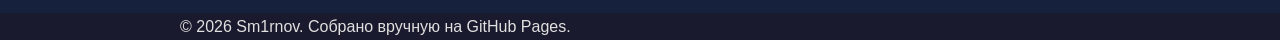
==== commit 3342bb86: "форма_отправки_контактов_upd" ====
--- a/index.html
+++ b/index.html
@@ -171,13 +171,13 @@
     </section>
 
     <!-- Контакты -->
+    <!-- Контакты -->
     <section id="contact">
         <div class="container">
             <h2>Связаться со мной</h2>
-            <p>Выберите удобный способ связи. Я отвечу в течение суток.</p>
+            <p>Напишите — я отвечу в течение суток.</p>
             <div class="contact-wrapper">
                 <form class="contact-form" action="https://formspree.io/f/mojbnjqo" method="POST">
-                    <input type="hidden" name="_next" value="https://git-smir-work.github.io/thanks.html">
                     <div class="form-group">
                         <label for="name">Имя *</label>
                         <input type="text" id="name" name="name" placeholder="Ваше имя" required>
@@ -191,32 +191,47 @@
                         <input type="tel" id="phone" name="phone" placeholder="+7 (999) 123-45-67">
                     </div>
                     <div class="form-group">
-                        <label for="channel">Предпочитаемый способ связи</label>
-                        <select id="channel" name="channel">
-                            <option value="email">Email</option>
-                            <option value="telegram">Telegram</option>
-                            <option value="phone">Телефон</option>
-                        </select>
-                    </div>
-                    <div class="form-group">
-                        <label for="message">Сообщение * (до 1000 символов)</label>
+                        <label for="message">Сообщение *</label>
                         <textarea id="message" name="message" placeholder="Опишите задачу или вопрос..."
-                            maxlength="1000" required></textarea>
-                        <span class="char-counter">0 / 1000</span>
+                            required></textarea>
                     </div>
                     <button type="submit" class="btn-submit">Отправить</button>
                 </form>
                 <div class="contact-links">
-                    <h3>Прямые ссылки</h3>
-                    <a href="https://t.me/Ilsmir13" target="_blank" class="contact-link-item">
-                        <span class="contact-icon">📬</span> Telegram
-                    </a>
-                    <a href="mailto:sm13rnov@yandex.ru" class="contact-link-item">
-                        <span class="contact-icon">📧</span> Email
-                    </a>
-                    <a href="https://github.com/Git-Smir-Work" target="_blank" class="contact-link-item">
-                        <span class="contact-icon">💻</span> GitHub
-                    </a>
+                    <h3>Прямые контакты</h3>
+
+                    <div class="contact-link-row">
+                        <span class="contact-icon">📬</span>
+                        <span class="contact-label">Telegram</span>
+                        <input type="text" value="@Ilsmir13" class="copy-input" readonly>
+                        <button class="copy-btn"
+                            onclick="navigator.clipboard.writeText('@Ilsmir13'); this.textContent='✓'; setTimeout(() => this.textContent='Копировать', 1500)">Копировать</button>
+                    </div>
+
+                    <div class="contact-link-row">
+                        <span class="contact-icon">📧</span>
+                        <span class="contact-label">Email</span>
+                        <input type="text" value="sm13rnov@yandex.ru" class="copy-input" readonly>
+                        <button class="copy-btn"
+                            onclick="navigator.clipboard.writeText('sm13rnov@yandex.ru'); this.textContent='✓'; setTimeout(() => this.textContent='Копировать', 1500)">Копировать</button>
+                    </div>
+
+                    <div class="contact-link-row">
+                        <span class="contact-icon">💼</span>
+                        <span class="contact-label">HeadHunter</span>
+                        <a href="https://hh.ru/resume/84848c8fff104b5a920039ed1f563232484e41" target="_blank"
+                            class="contact-link-item">Открыть резюме
+                            →</a>
+                    </div>
+
+                    <!-- GitHub пока скрыт, раскомментируешь когда будет готов -->
+                    <!--
+                <div class="contact-link-row">
+                    <span class="contact-icon">💻</span>
+                    <span class="contact-label">GitHub</span>
+                    <a href="https://github.com/Git-Smir-Work" target="_blank" class="contact-link-item">Открыть профиль →</a>
+                </div>
+                -->
                 </div>
             </div>
         </div>
--- a/css/style.css
+++ b/css/style.css
@@ -165,9 +165,7 @@
 }
 
 /* Фото в разделе "Обо мне" */
-.about-photo {
-    flex-shrink: 0;
-}
+
 
 /* .photo-placeholder {
     width: 150px;
@@ -182,19 +180,9 @@
     background: var(--bg-card);
 } */
 
-.about-img {
-    width: 200px;
-    height: 200px;
-    border-radius: 50%;
-    object-fit: cover;
-    border: 3px solid var(--accent);
-    display: block;
-    transition: opacity 0.2s;
-}
-
-.about-img:hover {
-    opacity: 0.85;
-}
+
+
+
 
 .about-text p {
     margin-bottom: 14px;
@@ -303,9 +291,10 @@
 }
 
 /* ===== Контакты ===== */
+/* ===== Контакты ===== */
 .contact-wrapper {
     display: grid;
-    grid-template-columns: 1fr 280px;
+    grid-template-columns: 1fr 320px;
     gap: 40px;
     margin-top: 30px;
 }
@@ -324,7 +313,6 @@
 }
 
 .form-group input,
-.form-group select,
 .form-group textarea {
     width: 100%;
     padding: 12px 14px;
@@ -338,7 +326,6 @@
 }
 
 .form-group input:focus,
-.form-group select:focus,
 .form-group textarea:focus {
     outline: none;
     border-color: var(--accent);
@@ -347,14 +334,6 @@
 .form-group textarea {
     min-height: 120px;
     resize: vertical;
-}
-
-.char-counter {
-    font-size: 0.8rem;
-    color: var(--text-muted);
-    text-align: right;
-    display: block;
-    margin-top: 4px;
 }
 
 .btn-submit {
@@ -383,39 +362,70 @@
 }
 
 .contact-links h3 {
-    margin-bottom: 16px;
+    margin-bottom: 20px;
     font-size: 1rem;
 }
 
-.contact-link-item {
+.contact-link-row {
     display: flex;
     align-items: center;
-    gap: 10px;
-    padding: 10px 0;
-    color: var(--text-muted) !important;
-    border-bottom: 1px solid var(--border);
-    font-size: 0.95rem;
-}
-
-.contact-link-item:hover {
-    color: #fff !important;
-}
-
-.contact-link-item:last-child {
-    border-bottom: none;
+    gap: 8px;
+    margin-bottom: 16px;
+    flex-wrap: wrap;
 }
 
 .contact-icon {
     font-size: 1.2rem;
-}
-
-/* ===== Подвал ===== */
-footer {
-    text-align: center;
-    padding: 30px 0;
+    flex-shrink: 0;
+}
+
+.contact-label {
     color: var(--text-muted);
     font-size: 0.85rem;
-    border-top: 1px solid var(--border);
+    min-width: 70px;
+}
+
+.copy-input {
+    background: var(--bg);
+    border: 1px solid var(--border);
+    color: var(--text);
+    padding: 6px 10px;
+    border-radius: var(--radius);
+    font-size: 0.85rem;
+    width: 160px;
+    font-family: inherit;
+}
+
+.copy-btn {
+    background: var(--border);
+    color: var(--text-muted);
+    border: none;
+    padding: 6px 12px;
+    border-radius: var(--radius);
+    font-size: 0.8rem;
+    cursor: pointer;
+    transition: background 0.2s, color 0.2s;
+    font-family: inherit;
+}
+
+.copy-btn:hover {
+    background: var(--accent);
+    color: #fff;
+}
+
+.contact-link-item {
+    color: var(--accent) !important;
+    font-size: 0.9rem;
+}
+
+.contact-link-item:hover {
+    color: var(--accent-hover) !important;
+}
+
+@media (max-width: 768px) {
+    .contact-wrapper {
+        grid-template-columns: 1fr;
+    }
 }
 
 /* ===== Адаптив ===== */
@@ -521,4 +531,87 @@
     margin-top: 30px;
     font-weight: 600;
     font-size: 1rem;
+}
+
+/* ===== Фото в разделе "Обо мне" ===== */
+.about-photo {
+    flex-shrink: 0;
+}
+
+.about-img {
+    width: 200px;
+    height: 200px;
+    border-radius: 50%;
+    object-fit: cover;
+    border: 3px solid #e94560;
+    display: block;
+    cursor: pointer;
+    transition: opacity 0.2s ease;
+}
+
+.about-img:hover {
+    opacity: 0.75;
+}
+
+/* ===== Сертификаты ===== */
+.certs-grid {
+    display: grid;
+    grid-template-columns: repeat(auto-fill, minmax(260px, 1fr));
+    gap: 20px;
+    margin-bottom: 30px;
+}
+
+.cert-card {
+    background: var(--bg-card);
+    border-radius: var(--radius);
+    padding: 24px;
+    border: 1px solid var(--border);
+}
+
+.cert-card h3 {
+    font-size: 1rem;
+    margin-bottom: 8px;
+}
+
+.cert-card p {
+    color: var(--text-muted);
+    font-size: 0.9rem;
+    margin-bottom: 12px;
+}
+
+.cert-year {
+    display: inline-block;
+    background: rgba(233, 69, 96, 0.12);
+    color: var(--accent);
+    font-size: 0.8rem;
+    padding: 3px 10px;
+    border-radius: 20px;
+    margin-bottom: 12px;
+}
+
+.cert-links {
+    display: flex;
+    gap: 12px;
+    margin-top: 8px;
+}
+
+.cert-link-item {
+    font-size: 0.85rem;
+    color: var(--text-muted) !important;
+    text-decoration: none;
+    transition: color 0.2s;
+}
+
+.cert-link-item:hover {
+    color: #fff !important;
+}
+
+.cert-status {
+    font-size: 0.85rem;
+    color: var(--text-muted);
+}
+
+.cert-card--soon {
+    opacity: 0.6;
+    border-style: dashed;
 }
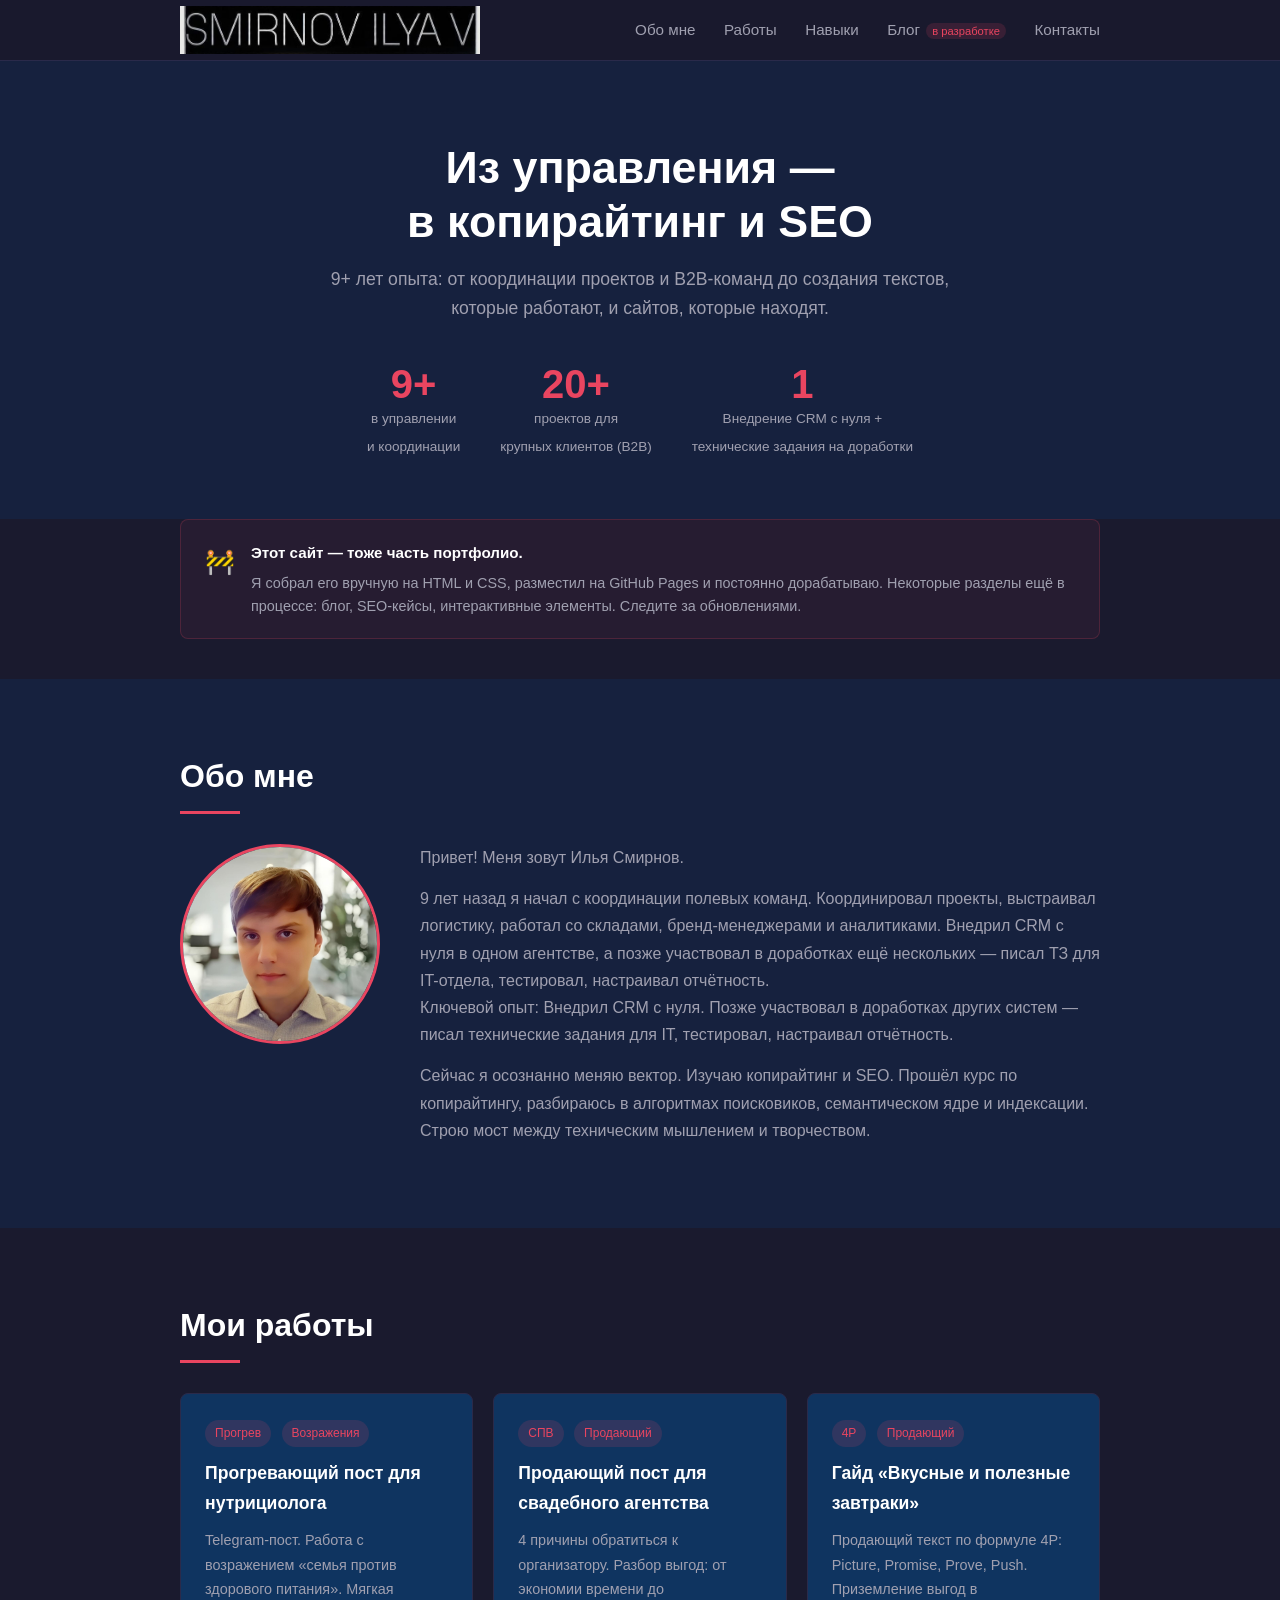
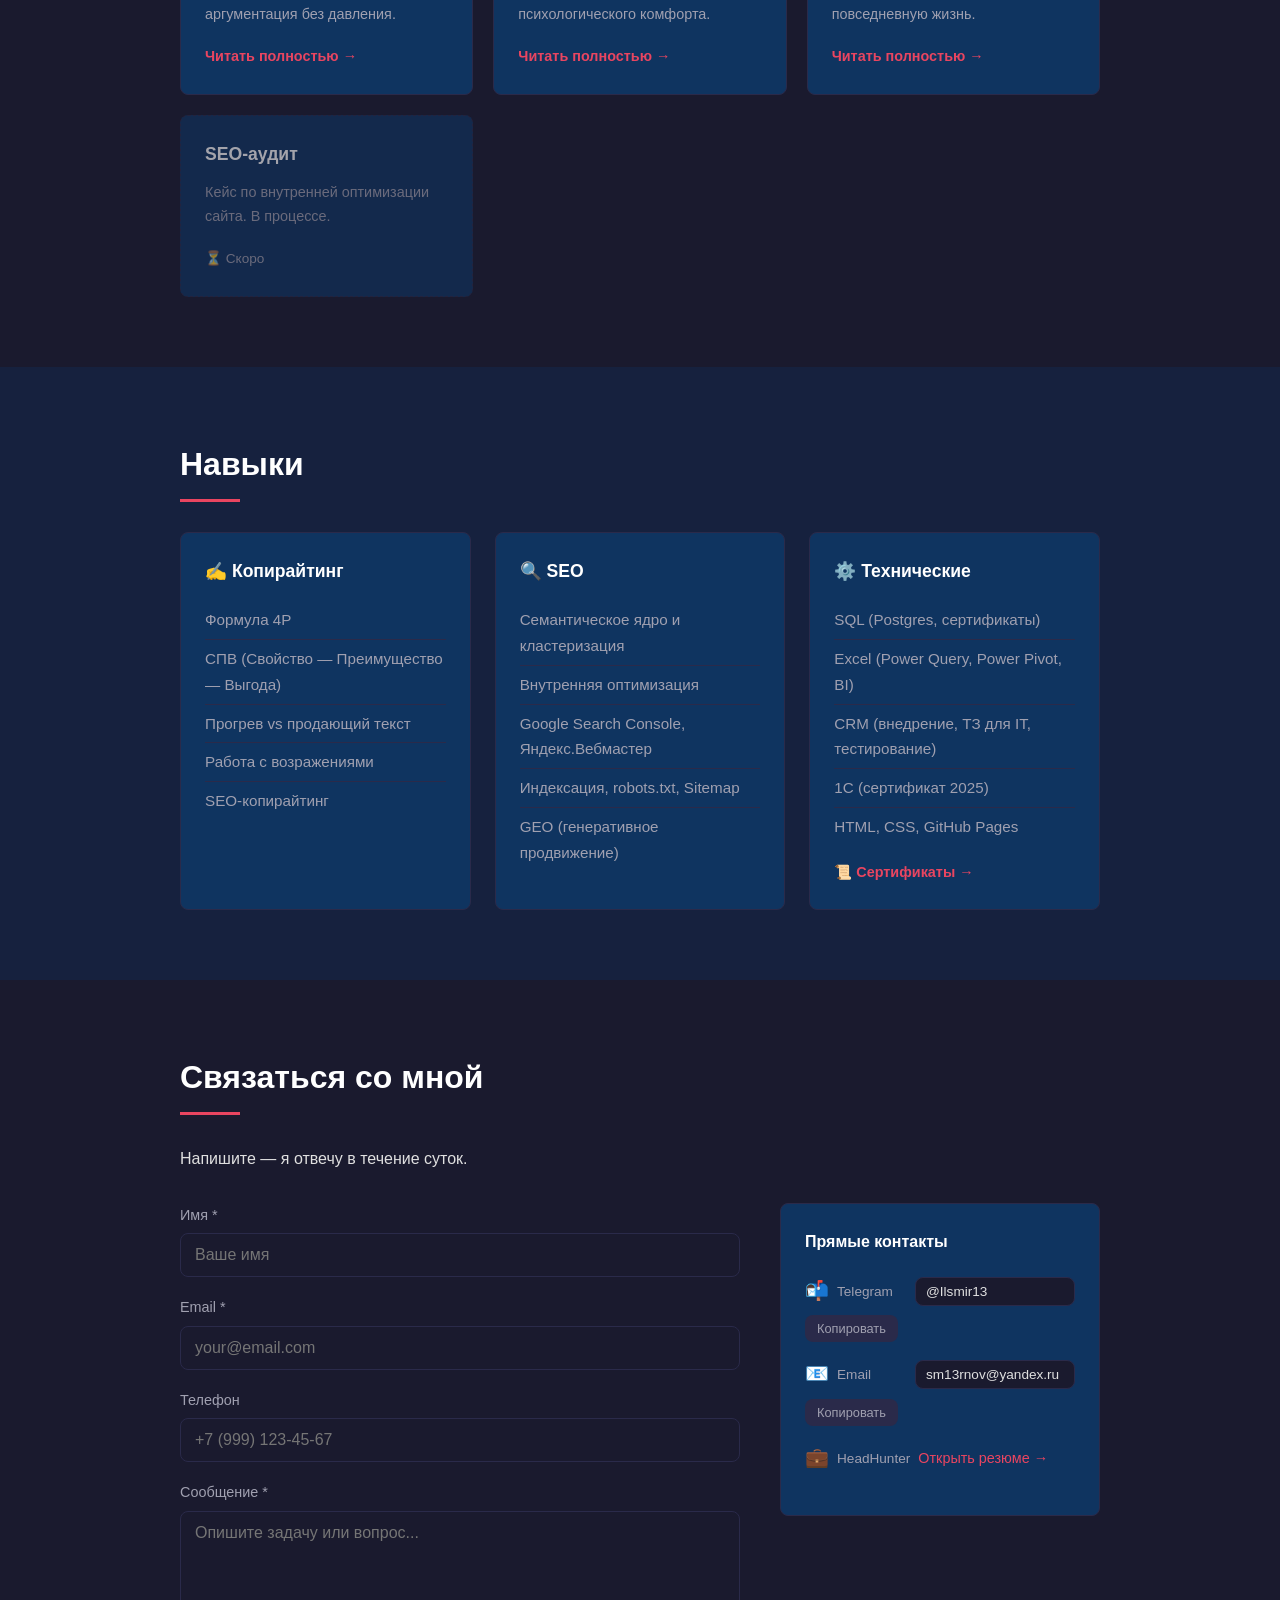
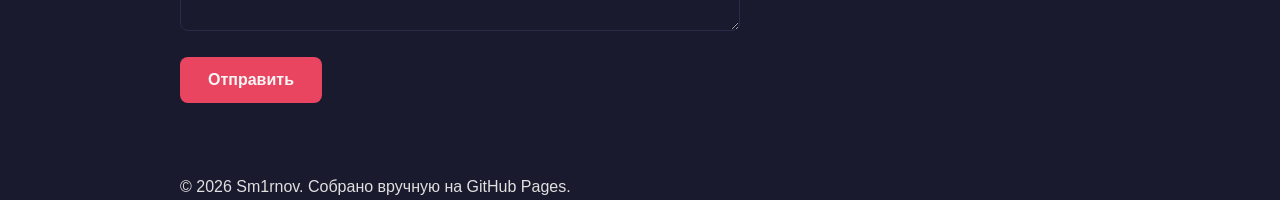
==== commit b6ac5393: "blog_разработка" ====
--- a/index.html
+++ b/index.html
@@ -21,6 +21,7 @@
                 <a href=" #about">Обо мне</a>
                 <a href="#works">Работы</a>
                 <a href="#skills">Навыки</a>
+                <a href="blog.html">Блог <span class="dev-badge">в разработке</span></a>
                 <a href="#contact">Контакты</a>
             </nav>
         </div>
@@ -53,6 +54,20 @@
                     <span class="stat-number">1</span>
                     <span class="stat-label">Внедрение CRM с нуля +
                         <br> технические задания на доработки</span>
+                </div>
+            </div>
+        </div>
+    </section>
+
+    <!-- Плашка "В разработке" -->
+    <section class="dev-notice">
+        <div class="container">
+            <div class="dev-notice-content">
+                <span class="dev-notice-icon">🚧</span>
+                <div>
+                    <strong>Этот сайт — тоже часть портфолио.</strong>
+                    <p>Я собрал его вручную на HTML и CSS, разместил на GitHub Pages и постоянно дорабатываю. Некоторые
+                        разделы ещё в процессе: блог, SEO-кейсы, интерактивные элементы. Следите за обновлениями.</p>
                 </div>
             </div>
         </div>
--- a/css/style.css
+++ b/css/style.css
@@ -291,7 +291,6 @@
 }
 
 /* ===== Контакты ===== */
-/* ===== Контакты ===== */
 .contact-wrapper {
     display: grid;
     grid-template-columns: 1fr 320px;
@@ -338,7 +337,7 @@
 
 .btn-submit {
     background: var(--accent);
-    color: #fff;
+    color: #f7f7f7;
     border: none;
     padding: 14px 28px;
     border-radius: var(--radius);
@@ -614,4 +613,50 @@
 .cert-card--soon {
     opacity: 0.6;
     border-style: dashed;
+}
+
+/* Пометка "в разработке" в меню */
+.dev-badge {
+    font-size: 0.7rem;
+    background: rgba(233, 69, 96, 0.15);
+    color: var(--accent);
+    padding: 2px 6px;
+    border-radius: 10px;
+    margin-left: 2px;
+    vertical-align: middle;
+}
+
+/* ===== Плашка "В разработке" ===== */
+.dev-notice {
+    padding: 0 0 40px;
+}
+
+.dev-notice-content {
+    display: flex;
+    align-items: flex-start;
+    gap: 16px;
+    background: rgba(233, 69, 96, 0.06);
+    border: 1px solid rgba(233, 69, 96, 0.2);
+    border-radius: var(--radius);
+    padding: 20px 24px;
+}
+
+.dev-notice-icon {
+    font-size: 1.5rem;
+    flex-shrink: 0;
+    margin-top: 2px;
+}
+
+.dev-notice-content strong {
+    display: block;
+    margin-bottom: 6px;
+    color: #fff;
+    font-size: 0.95rem;
+}
+
+.dev-notice-content p {
+    color: var(--text-muted);
+    font-size: 0.9rem;
+    line-height: 1.6;
+    margin: 0;
 }
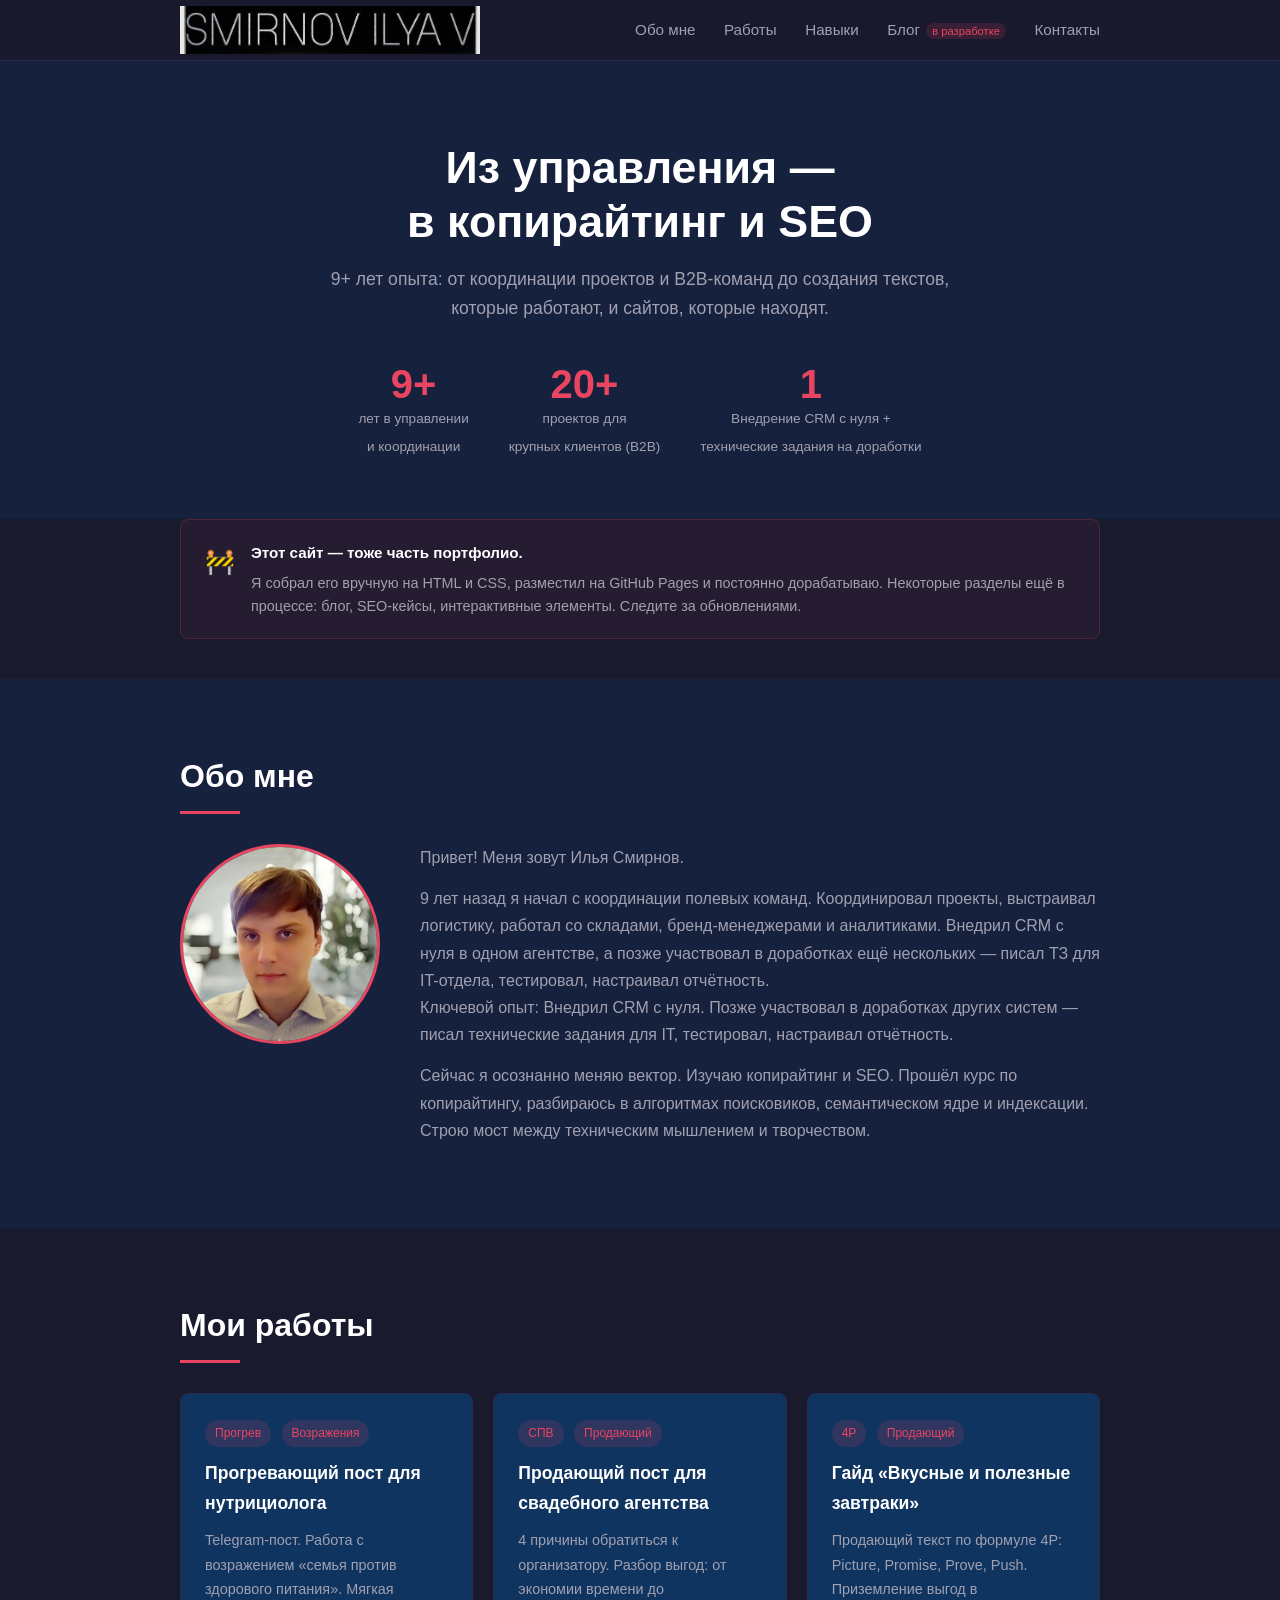
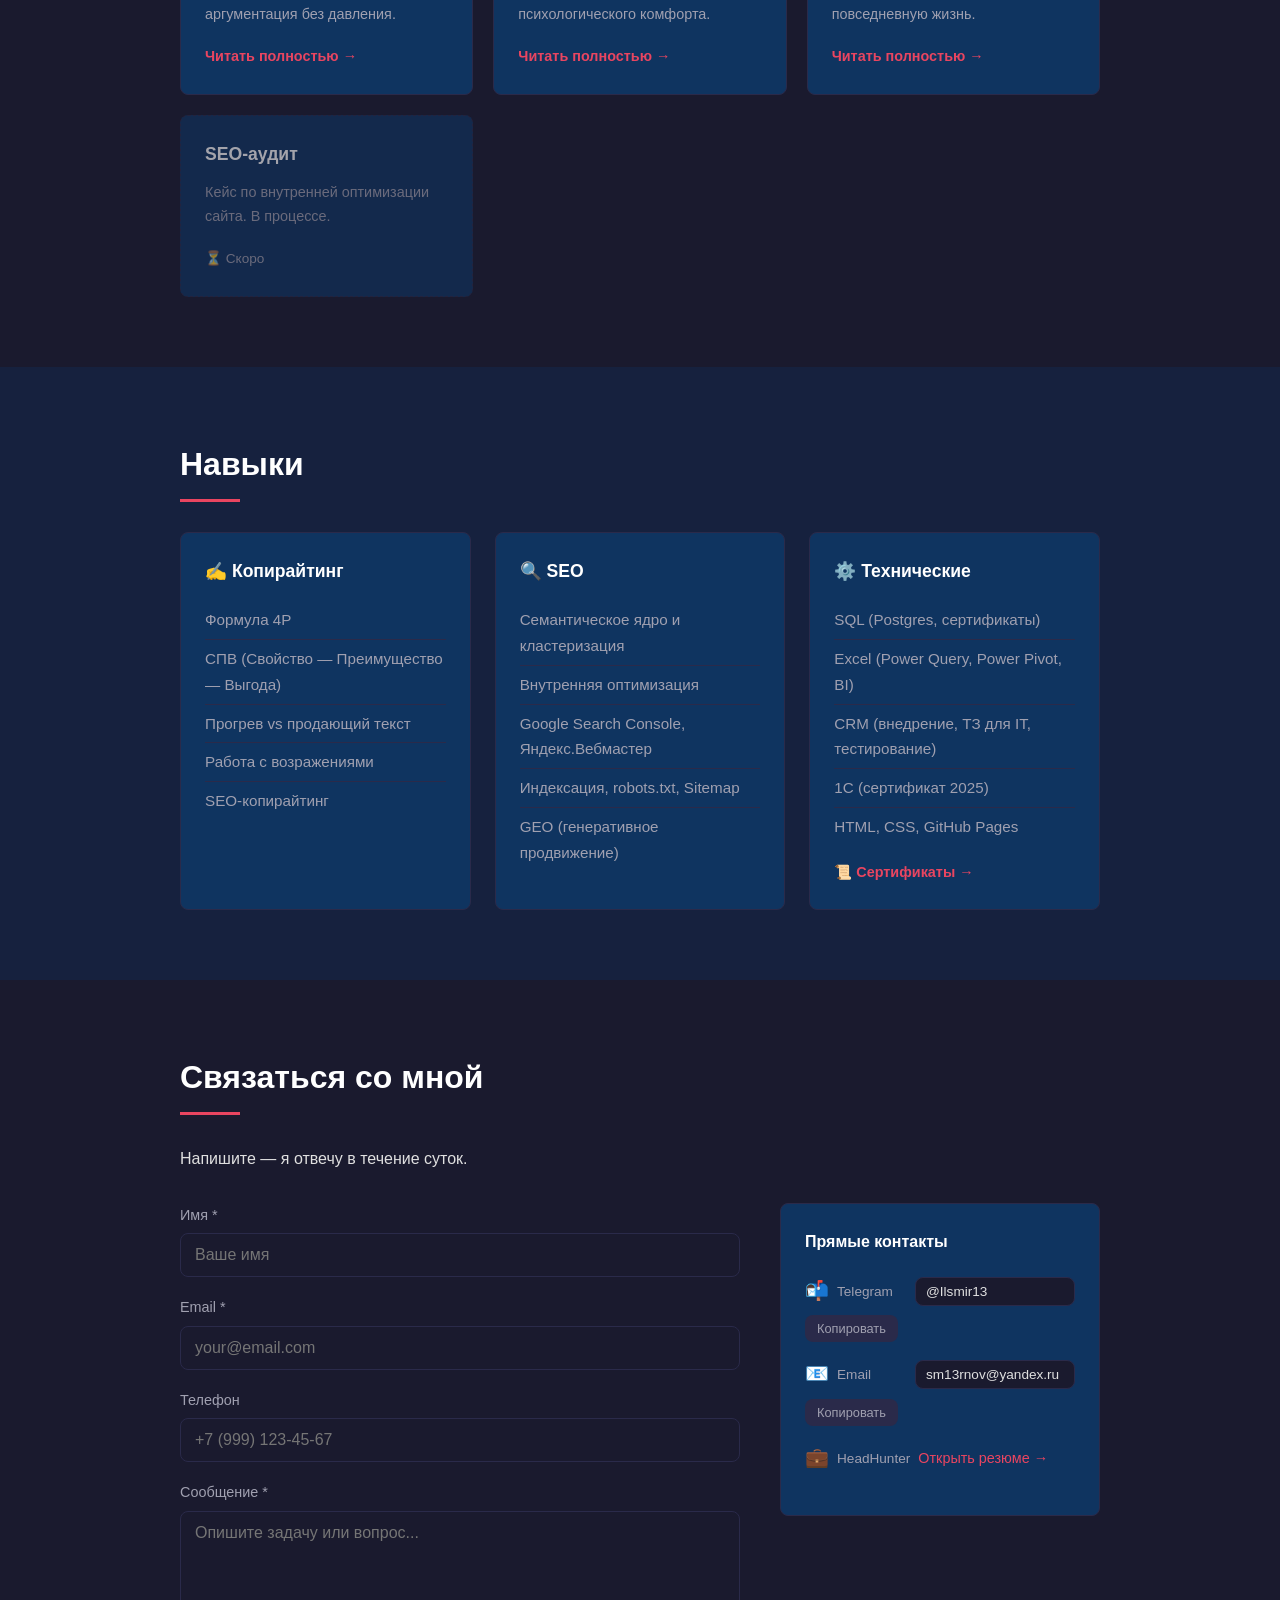
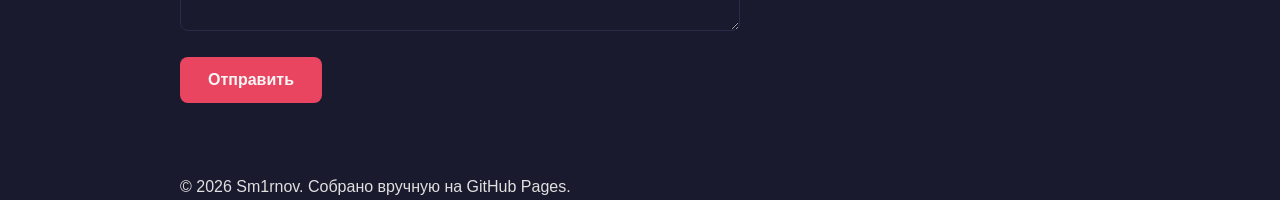
==== commit fd58437b: "лет" ====
--- a/index.html
+++ b/index.html
@@ -2,6 +2,7 @@
 <html lang="ru">
 
 <head>
+    <link rel="icon" type="image/x-icon" href="favicon.ico">
     <meta charset="UTF-8">
     <meta name="viewport" content="width=device-width, initial-scale=1.0">
     <title>Sm1rnov — копирайтинг и SEO</title>
@@ -37,7 +38,7 @@
             <div class="hero-stats">
                 <div class="stat-item">
                     <span class="stat-number">9+</span>
-                    <span class="stat-label">в управлении
+                    <span class="stat-label">лет в управлении
                         <br> и координации</span>
                 </div>
                 <div class="stat-item">
